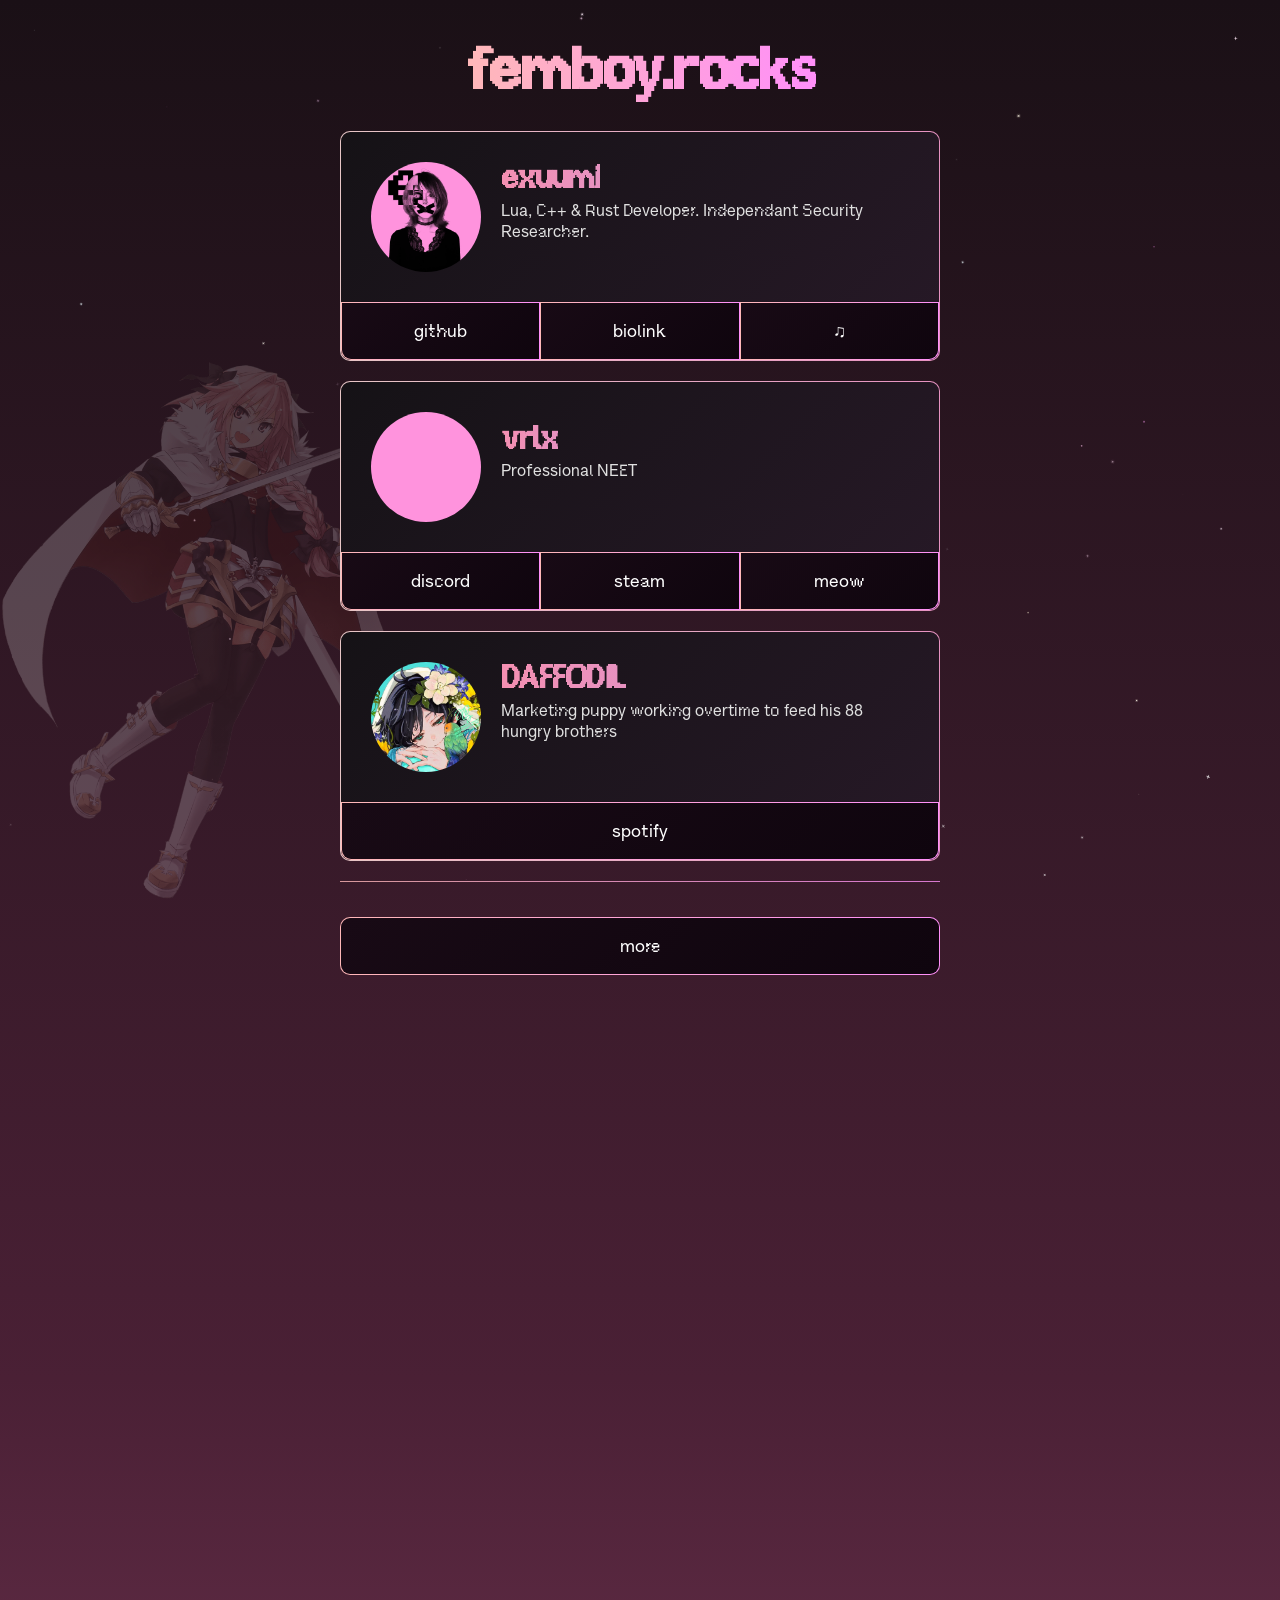
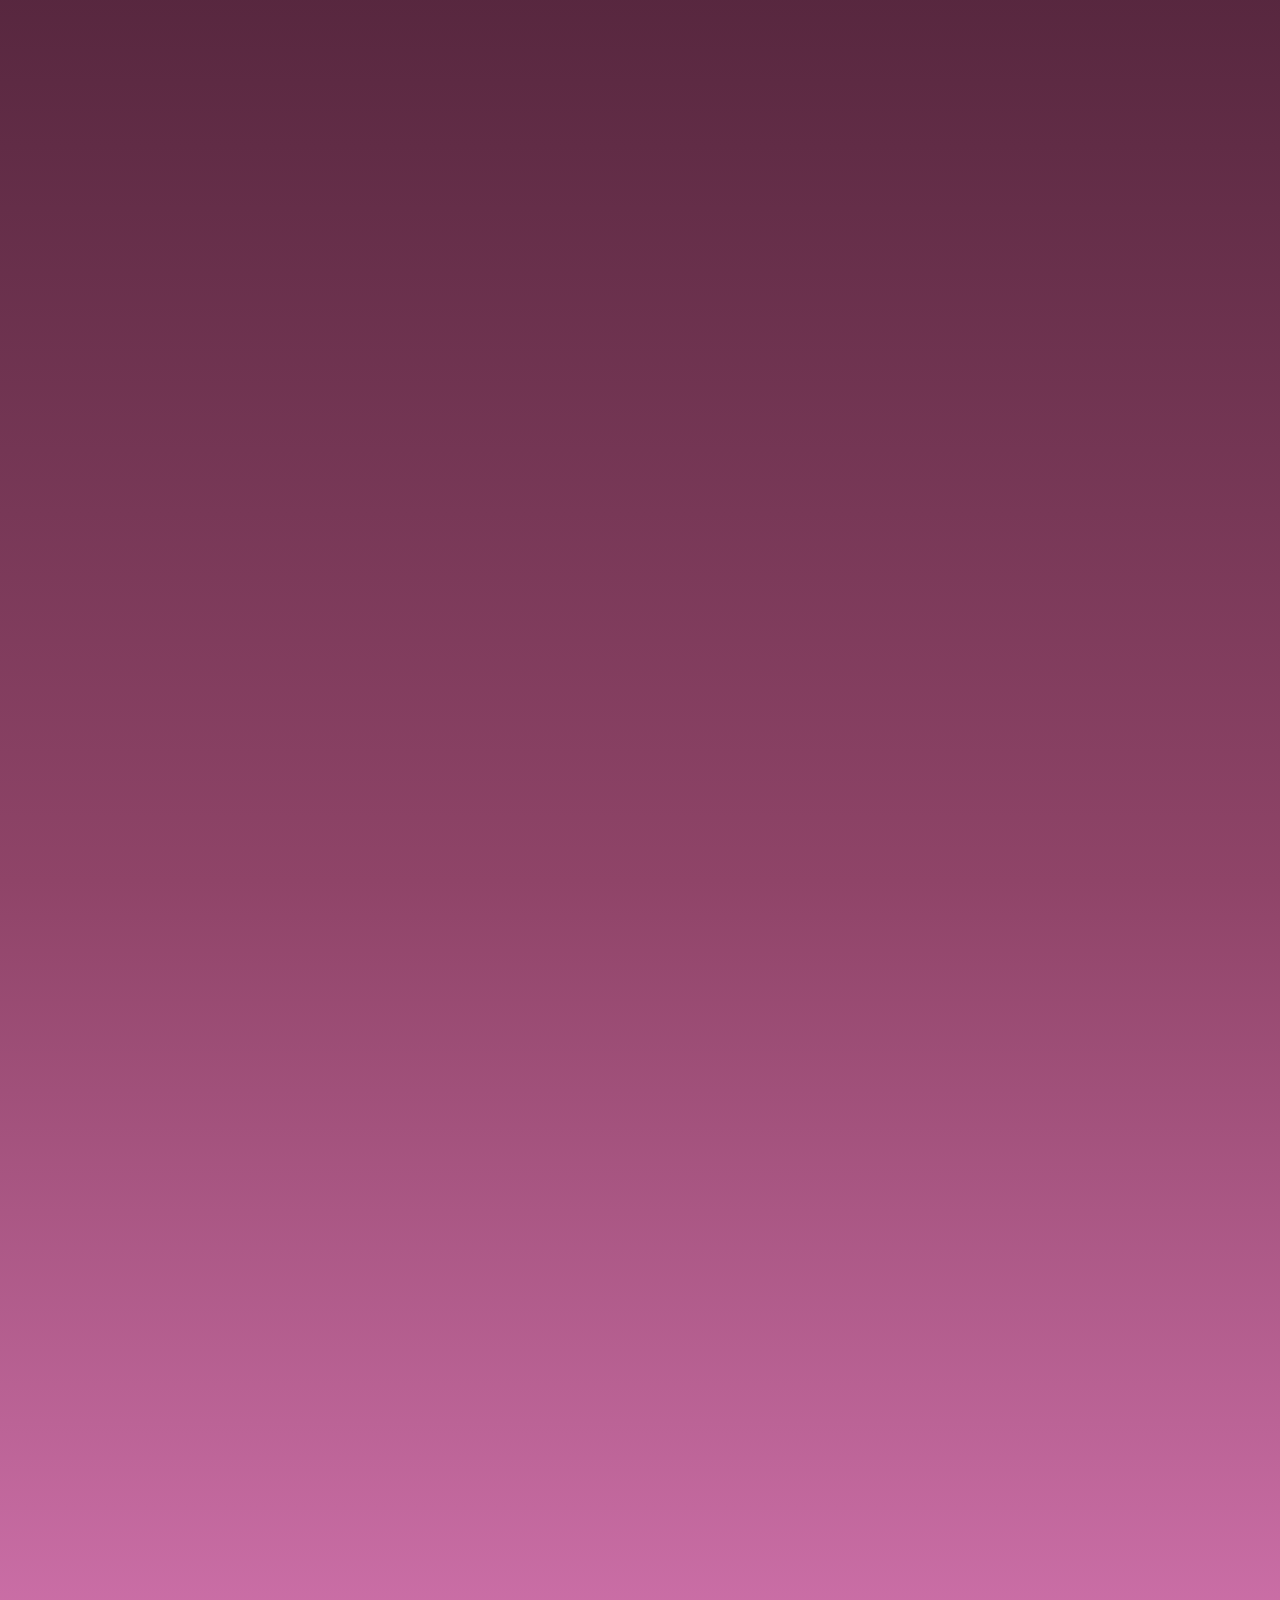
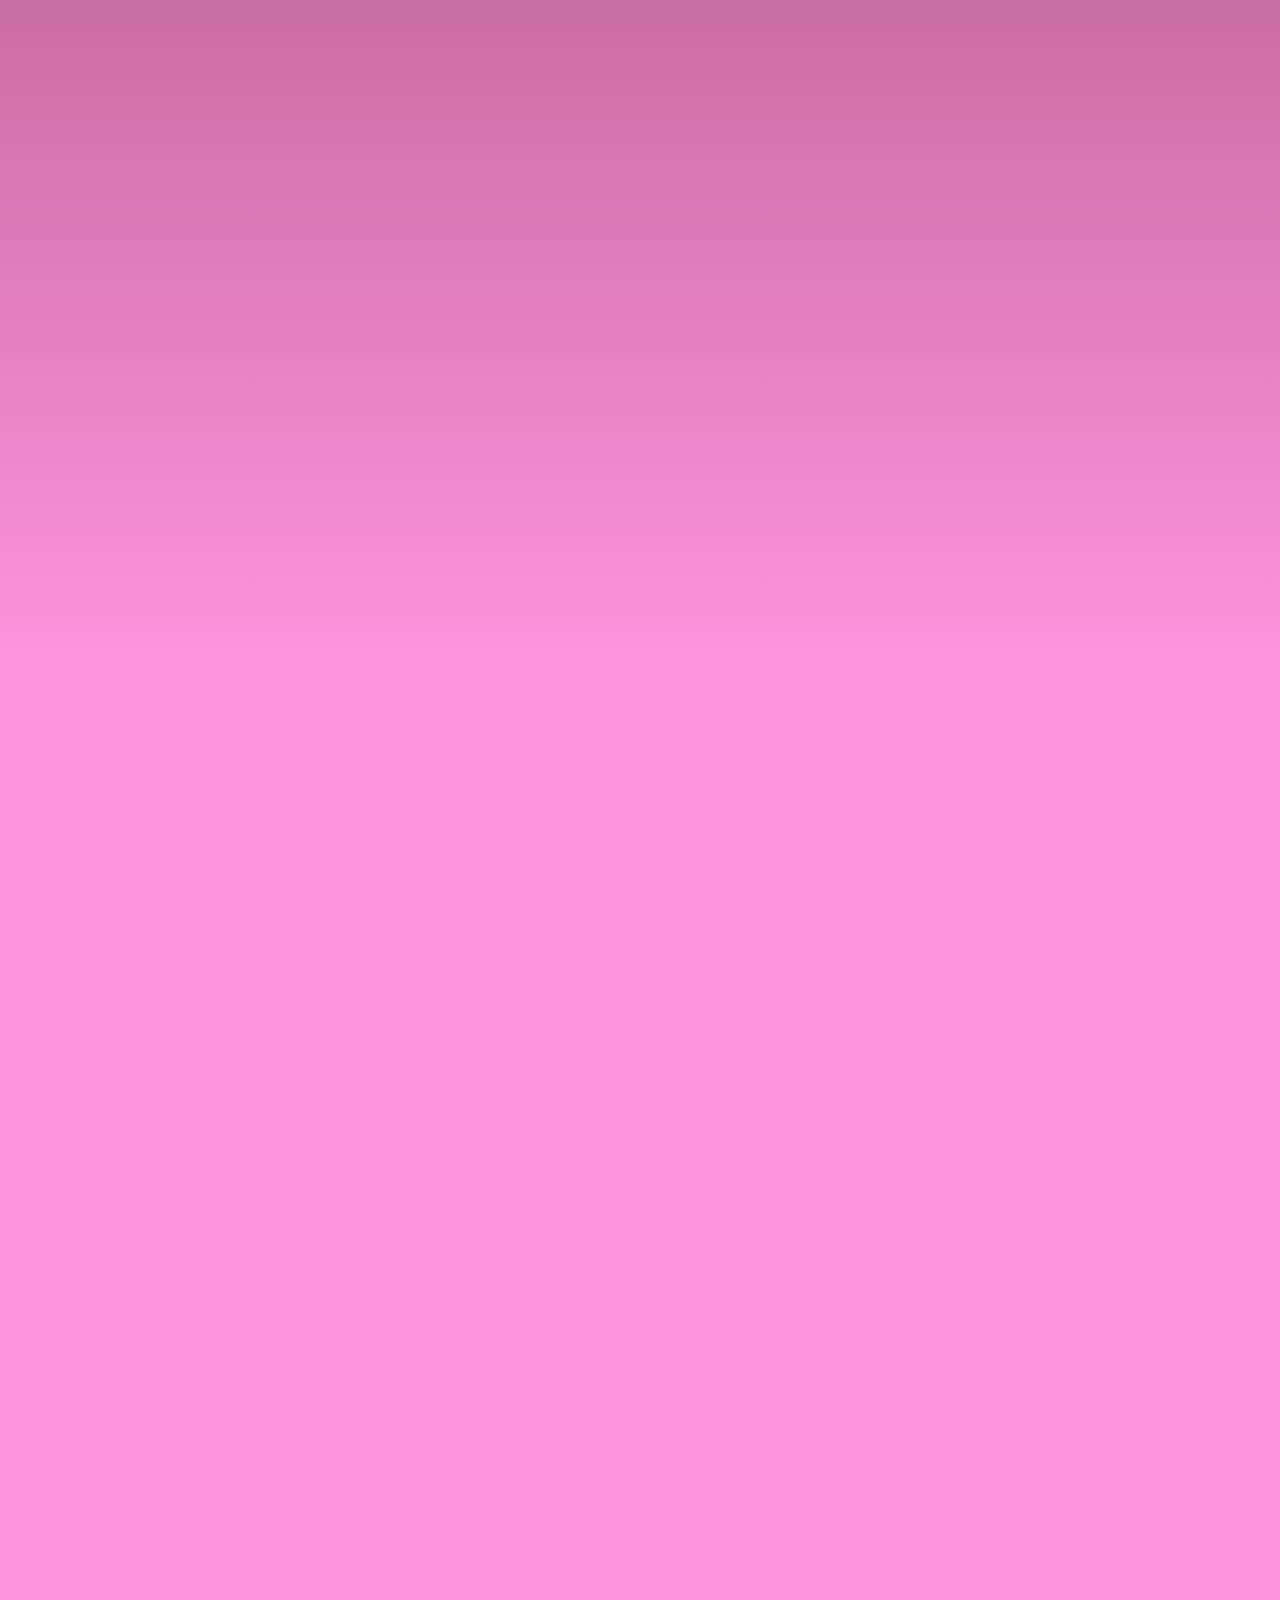
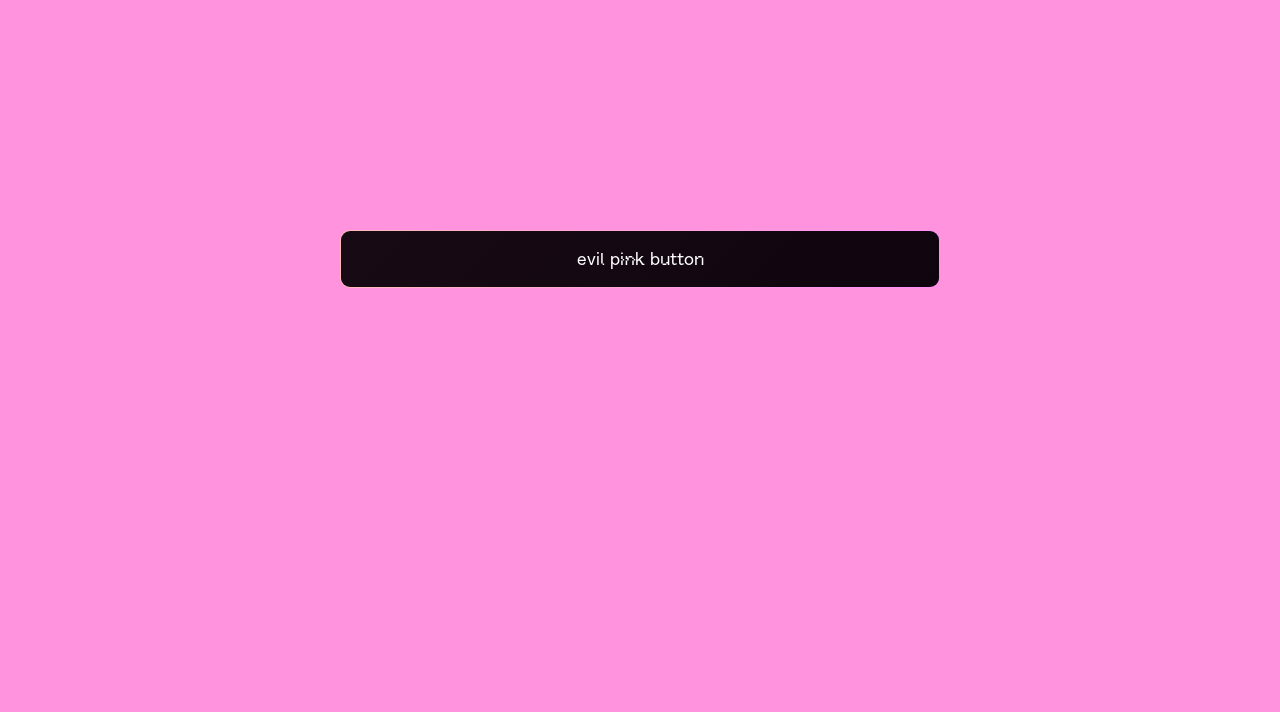
==== index.html @ fc22b6f0 "add zelena" ====
<!DOCTYPE html>
<html lang="en">

<head>
    <meta charset="UTF-8">
    <link rel="icon" type="image/x-icon" href="assets/images/favicon.ico">
    <link rel="stylesheet" href="style.css">
    <meta name="viewport" content="width=device-width, initial-scale=1.0">

    <title>femboy.rocks - another personal site</title>
    <meta name="title" content="femboy.rocks - another personal site" />
    <meta name="description"
        content="website that is always in constant development and work, but still cozy to be in." />

    <meta property="og:type" content="website" />
    <meta property="og:url" content="https://femboy.rocks" />
    <meta property="og:title" content="femboy.rocks - another personal site" />
    <meta property="og:description"
        content="website that is always in constant development and work, but still cozy to be in." />
    <meta property="og:image" content="https://femboy.rocks/assets/images/banner.png" />

    <meta property="twitter:card" content="summary_large_image" />
    <meta property="twitter:url" content="https://femboy.rocks" />
    <meta property="twitter:title" content="femboy.rocks - another personal site" />
    <meta property="twitter:description"
        content="website that is always in constant development and work, but still cozy to be in." />
    <meta property="twitter:image" content="https://femboy.rocks/assets/images/banner.png" />

</head>

<body>
    <canvas id="particles"
        style="position: fixed; top: 0; left: 0; width: 100%; height: 100%; z-index: -1; pointer-events: none;"></canvas>

    <img src="assets/images/astolfo.png" alt="Astolfo" class="bg-character-left">
    <div id="center">
        <h1>femboy.rocks</h1>
    </div>

    <div class="profile-panel">
        <div class="card">
            <img src="assets/images/exuumi.png" alt="pfp">
            <div class="card-content">
                <h2 class="username">exuumi</h2>
                <p>Lua, C++ & Rust Developer. Independant Security Researcher.</p>
            </div>
        </div>
        <div class="card-buttons">
            <a href="https://github.com/uzmirsta" class="card-btn">github</a>
            <a href="https://kinija.org" class="card-btn">biolink</a>
            <a href="https://song.link/t/169698329" class="card-btn">&#x266b;</a>
        </div>
    </div>

    <div class="profile-panel">
        <div class="card">
            <img src="assets/images/vrlx.png" alt="pfp">
            <div class="card-content">
                <h2 class="username">vrlx</h2>
                <p>Professional NEET</p>
            </div>
        </div>
        <div class="card-buttons">
            <a href="discord://-/users/683045237458731100" class="card-btn">discord</a>
            <a href="https://steamcommunity.com/id/v_rlx/" class="card-btn">steam</a>
            <a href="#" class="card-btn">meow</a>
        </div>
    </div>

    <div class="profile-panel">
        <div class="card">
            <img src="assets/images/zelena.jpg" alt="pfp">
            <div class="card-content">
                <h2 class="username">DAFFODIL</h2>
                <p>Marketing puppy working overtime to feed his 88 hungry brothers</p>
            </div>
        </div>
        <div class="card-buttons">
            <a href="https://open.spotify.com/user/31mgvtqwl6cxubpnkoqjsgvoj3hi" class="card-btn">spotify</a>
        </div>
    </div>

    <hr class="divider">

    <div class="card-buttons">
        <a href="more/" class="card-btn">more</a>
    </div>
    <div style="height: 4000px;"></div>

    <div class="card-buttons bottom-spacer">
        <a href="/more/pink" class="card-btn">evil pink button</a>
    </div>

    <script src="assets/particles.js"></script>
    <script>

        const fadeTargets = [
            [document.querySelector('.bg-character-left'), parseFloat(getComputedStyle(document.querySelector('.bg-character-left')).opacity)],
            [document.getElementById('particles'), 1]
        ].filter(([el]) => Boolean(el));
        if (fadeTargets.length) {
            const updateFade = () => {
                const pageHeight = Math.max(document.documentElement.scrollHeight, document.body.scrollHeight);
                const start = pageHeight * 0.5;
                const end = pageHeight * 0.7;
                const t = Math.min(1, Math.max(0, (window.scrollY - start) / (end - start)));
                fadeTargets.forEach(([el, base]) => { el.style.opacity = String(base * (1 - t)); });
            };
            window.addEventListener('scroll', updateFade);
            window.addEventListener('resize', updateFade);
            updateFade();
        }
    </script>
</body>

</html>
---- style.css ----
@font-face {
    font-family: ADAXI;
    src: url('assets/adaxi.woff2');
    font-weight: normal;
    font-style: normal;
}

@font-face {
    font-family: alphalyrae;
    src: url('assets/alphalyrae.woff2');
    font-weight: normal;
    font-style: normal;
}

body {
    background: #0D0C0E linear-gradient(180deg, #1a1016 0%, #4a2035 25%, #8f4468 45%, #ff93dd 70%, #ff93dd 100%);
    color: white;
    text-align: center;
    font-family: ADAXI;
    margin: 0;
    min-height: 100vh;
    display: flex;
    flex-direction: column;
    align-items: center;
    padding-bottom: 60px;
    scrollbar-width: none;
    -ms-overflow-style: none;
    box-sizing: border-box;
}



html::-webkit-scrollbar {
    display: none;
}

h1 {
    font-size: 3.4rem;
    letter-spacing: -2px;
    text-align: center;
    background: linear-gradient(90deg, #ffb8b8, #ff8ff9, #ffb8b8);
    background-size: 200% auto;
    background-clip: text;
    -webkit-text-fill-color: transparent;
    animation: title-gradient 8s linear infinite;
    margin: 40px 0 25px 0;
}

@keyframes title-gradient {
    to {
        background-position: 200% center;
    }
}

#center {
    text-align: center;
    height: auto;
    width: auto;
}

.profile-panel {
    display: flex;
    flex-direction: column;
    gap: 0;
    width: 600px;
    max-width: 90%;
    margin: 0 auto 20px auto;
    box-sizing: border-box;
    border-radius: 10px;
    border: 1px solid transparent;
    background: linear-gradient(135deg, #151216, #271927) padding-box, linear-gradient(90deg, #e7c6c6, #E792C1) border-box;
    overflow: visible;
}

.profile-panel .card {
    margin: 0;
    width: 100%;
    max-width: 100%;
    border: none;
    background: none;
    border-radius: 10px 10px 0 0;
    overflow: hidden;
}

.card {
    display: flex;
    align-items: center;
    gap: 20px;
    text-align: left;
    margin: 0 auto;
    width: 600px;
    max-width: 90%;
    box-sizing: border-box;
    padding: 30px;
    border-radius: 10px;
    border: 1px solid transparent;
    background: linear-gradient(135deg, #151216, #271927) padding-box, linear-gradient(90deg, #e7c6c6, #E792C1) border-box;
}

.card img {
    width: 110px;
    height: 110px;
    border-radius: 50%;
    object-fit: cover;
    flex-shrink: 0;
    background-color: #190916;
}

.card .card-content {
    flex: 1;
    transform: translateY(-14px);
}

.card .username {
    margin: 0 0 4px 0;
    font-size: 1.8rem;
    line-height: 1.1;
    letter-spacing: -1px;
    background: linear-gradient(90deg, #f48fb1, #E792C1);
    background-clip: text;
    -webkit-text-fill-color: transparent;
    display: inline-block;
}

p,
.card p {
    margin: 0;
    color: #e0e0e0;
    line-height: 1.3;
    font-family: alphalyrae, sans-serif;
}

button {
    font-family: alphalyrae, sans-serif;
}

.card-buttons {
    display: flex;
    gap: 15px;
    width: 600px;
    max-width: 90%;
    margin-top: 15px;
    margin-bottom: 40px;
    box-sizing: border-box;
}

.card-buttons.bottom-spacer {
    margin-bottom: calc(50vh - 86px);
}

.card-btn {
    flex: 1;
    display: flex;
    align-items: center;
    justify-content: center;
    padding: 16px 20px;
    min-height: 52px;
    border-radius: 10px;
    border: 1px solid transparent;
    background: linear-gradient(135deg, #180a15, #0f050e) padding-box, linear-gradient(90deg, #ffb8b8, #ff8ff9) border-box;
    color: white;
    font-family: alphalyrae, sans-serif;
    font-size: 1.1rem;
    text-decoration: none;
    cursor: pointer;
    box-sizing: border-box;
    transition: transform 0.15s ease, filter 0.15s ease;
}

.card-btn:hover {
    transform: translateY(2px);
    filter: brightness(1.2);
}

.card-btn:active {
    transform: translateY(0);
}

.profile-panel .card-buttons {
    margin: 0;
    width: 100%;
    max-width: 100%;
    gap: 0;
    background: transparent;
}

.profile-panel .card-btn {
    border-style: solid;
    border-width: 1px;
    border-radius: 0;
    background: transparent padding-box, transparent border-box;
    position: relative;
    z-index: 1;
    transition: transform 0.15s ease, filter 0.15s ease, background 0.15s ease;
}

.profile-panel .card-btn:first-child {
    border-radius: 0 0 0 10px;
}

.profile-panel .card-btn:last-child {
    border-radius: 0 0 10px 0;
}

.profile-panel .card-btn:first-child:last-child {
    border-radius: 0 0 10px 10px;
}

.profile-panel .card-btn:hover {
    transform: translateY(8px);
    filter: brightness(1.15);
    background: #180a15 padding-box, linear-gradient(90deg, #ffb8b8, #ff8ff9) border-box;
    z-index: 2;
}

.divider {
    width: 600px;
    max-width: 90%;
    height: 1px;
    border: none;
    background: linear-gradient(90deg, #ffb8b8, #ff8ff9);
    margin: 0 auto 20px auto;
    opacity: 0.8;
}

.bg-character-left {
    position: fixed;
    bottom: 0;
    left: 0;
    height: 70vh;
    max-height: 540px;
    opacity: 0.2;
    pointer-events: none;
    user-select: none;
    z-index: -1;
    object-fit: contain;
    object-position: bottom left;
}

.card img.badge-img {
    width: 88px;
    height: 31px;
    flex-shrink: 0;
    border-radius: 0;
    background: transparent;
    object-fit: contain;
    image-rendering: pixelated;
    image-rendering: crisp-edges;
    box-shadow: 0 4px 12px rgba(0, 0, 0, 0.4);
}

@media (max-width: 600px) {
    .bg-character-left {
        display: none;
    }
}
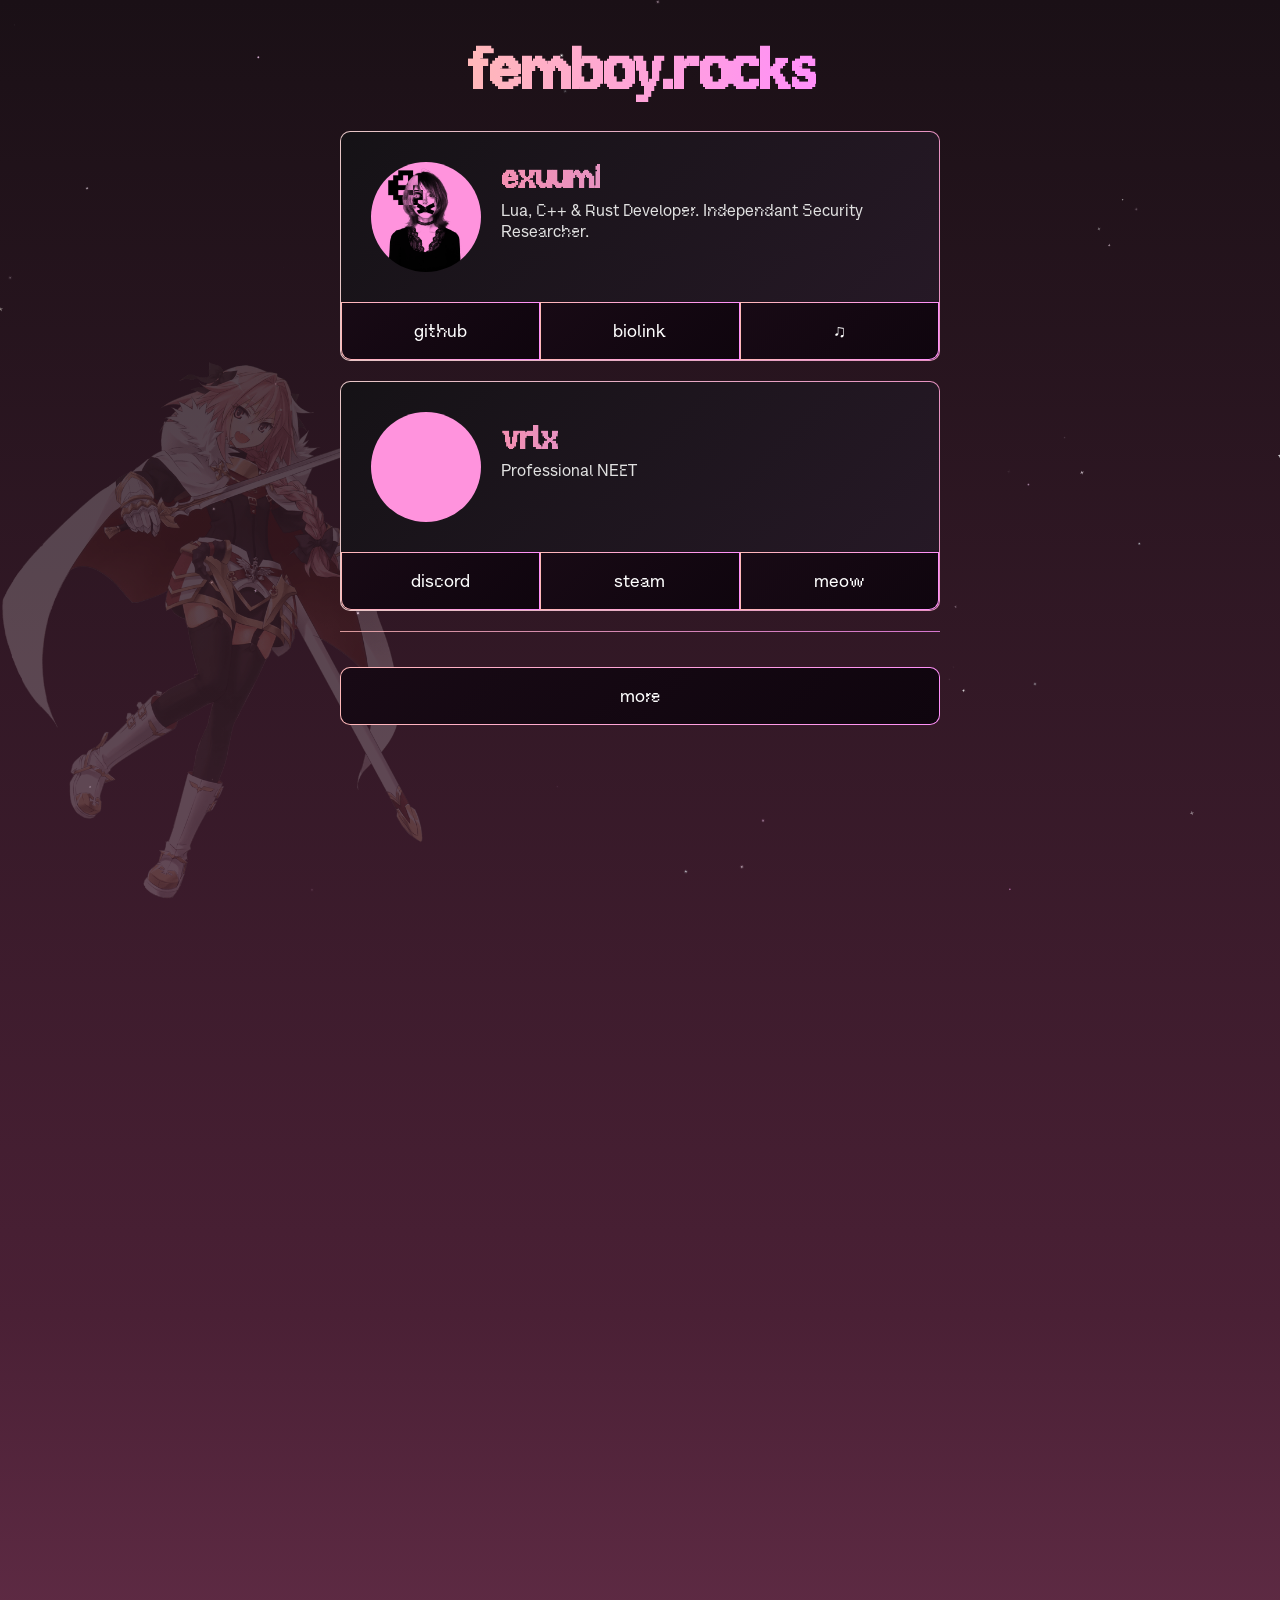
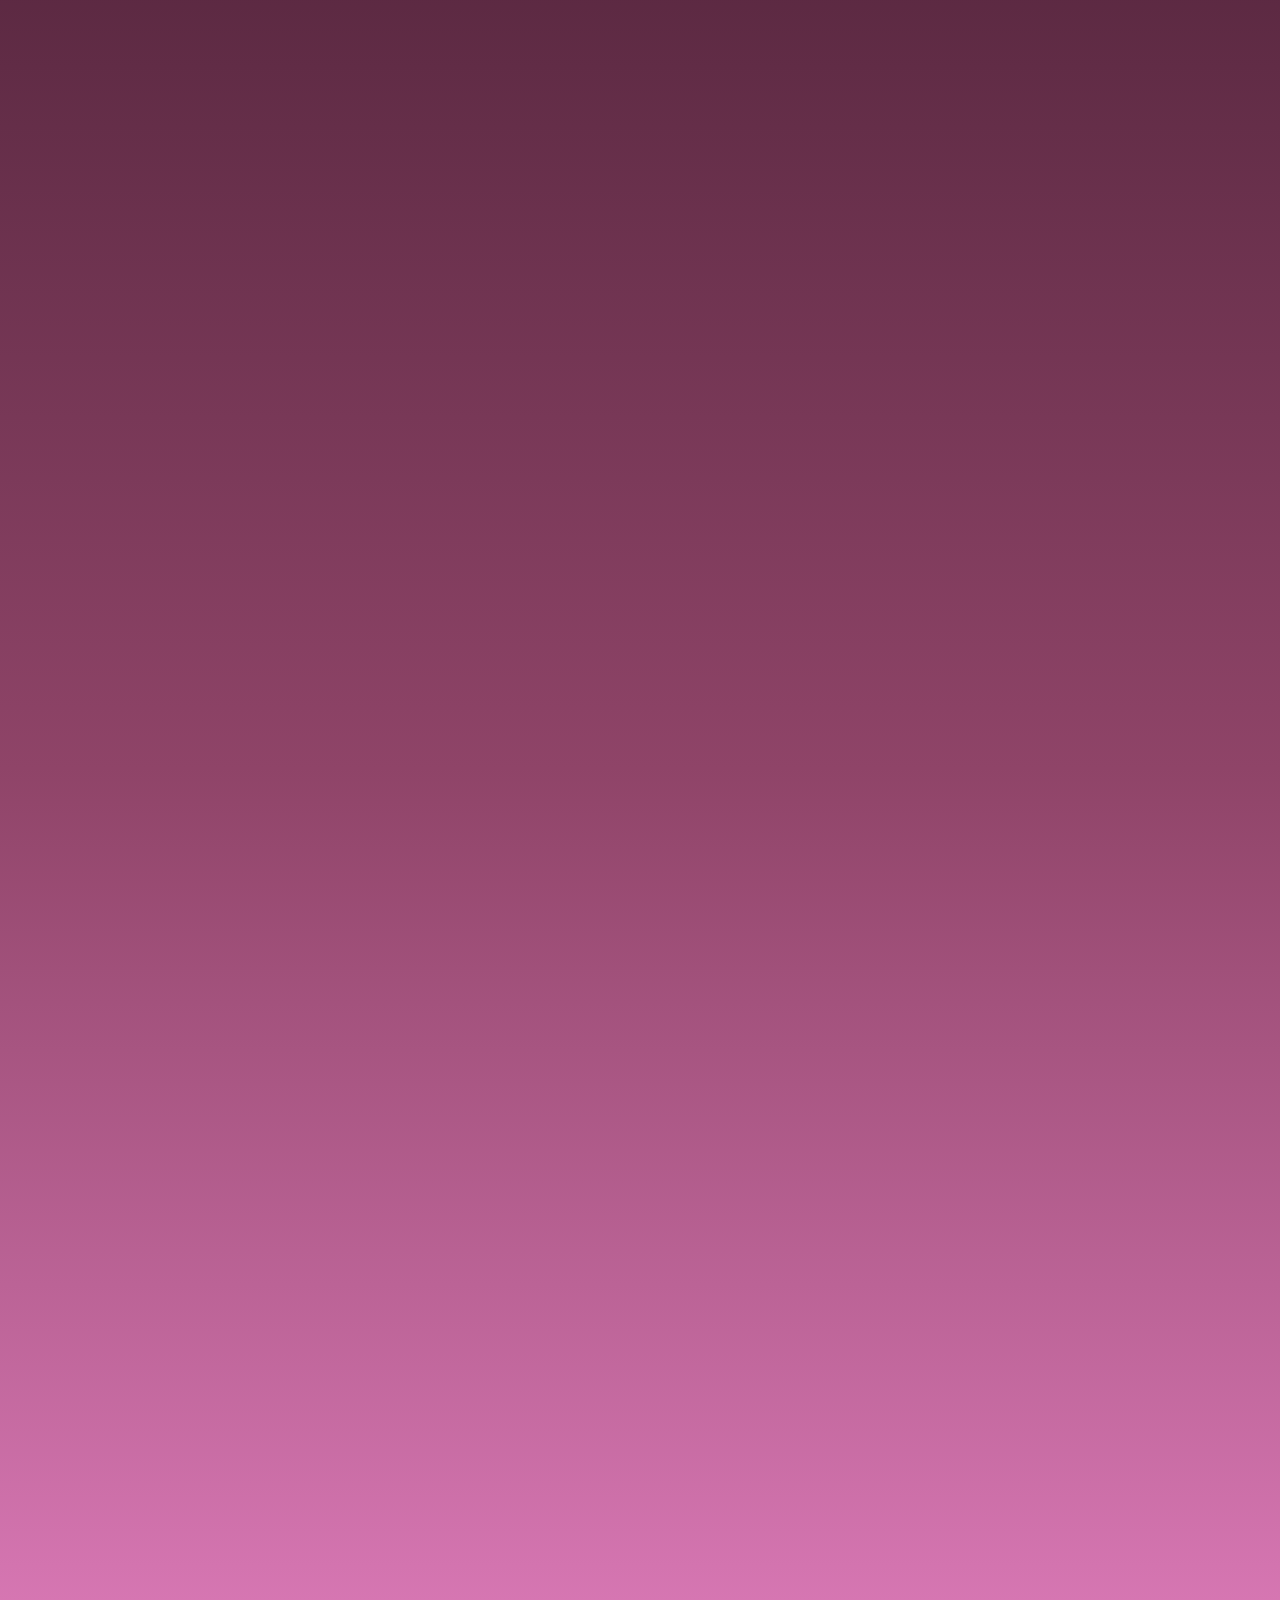
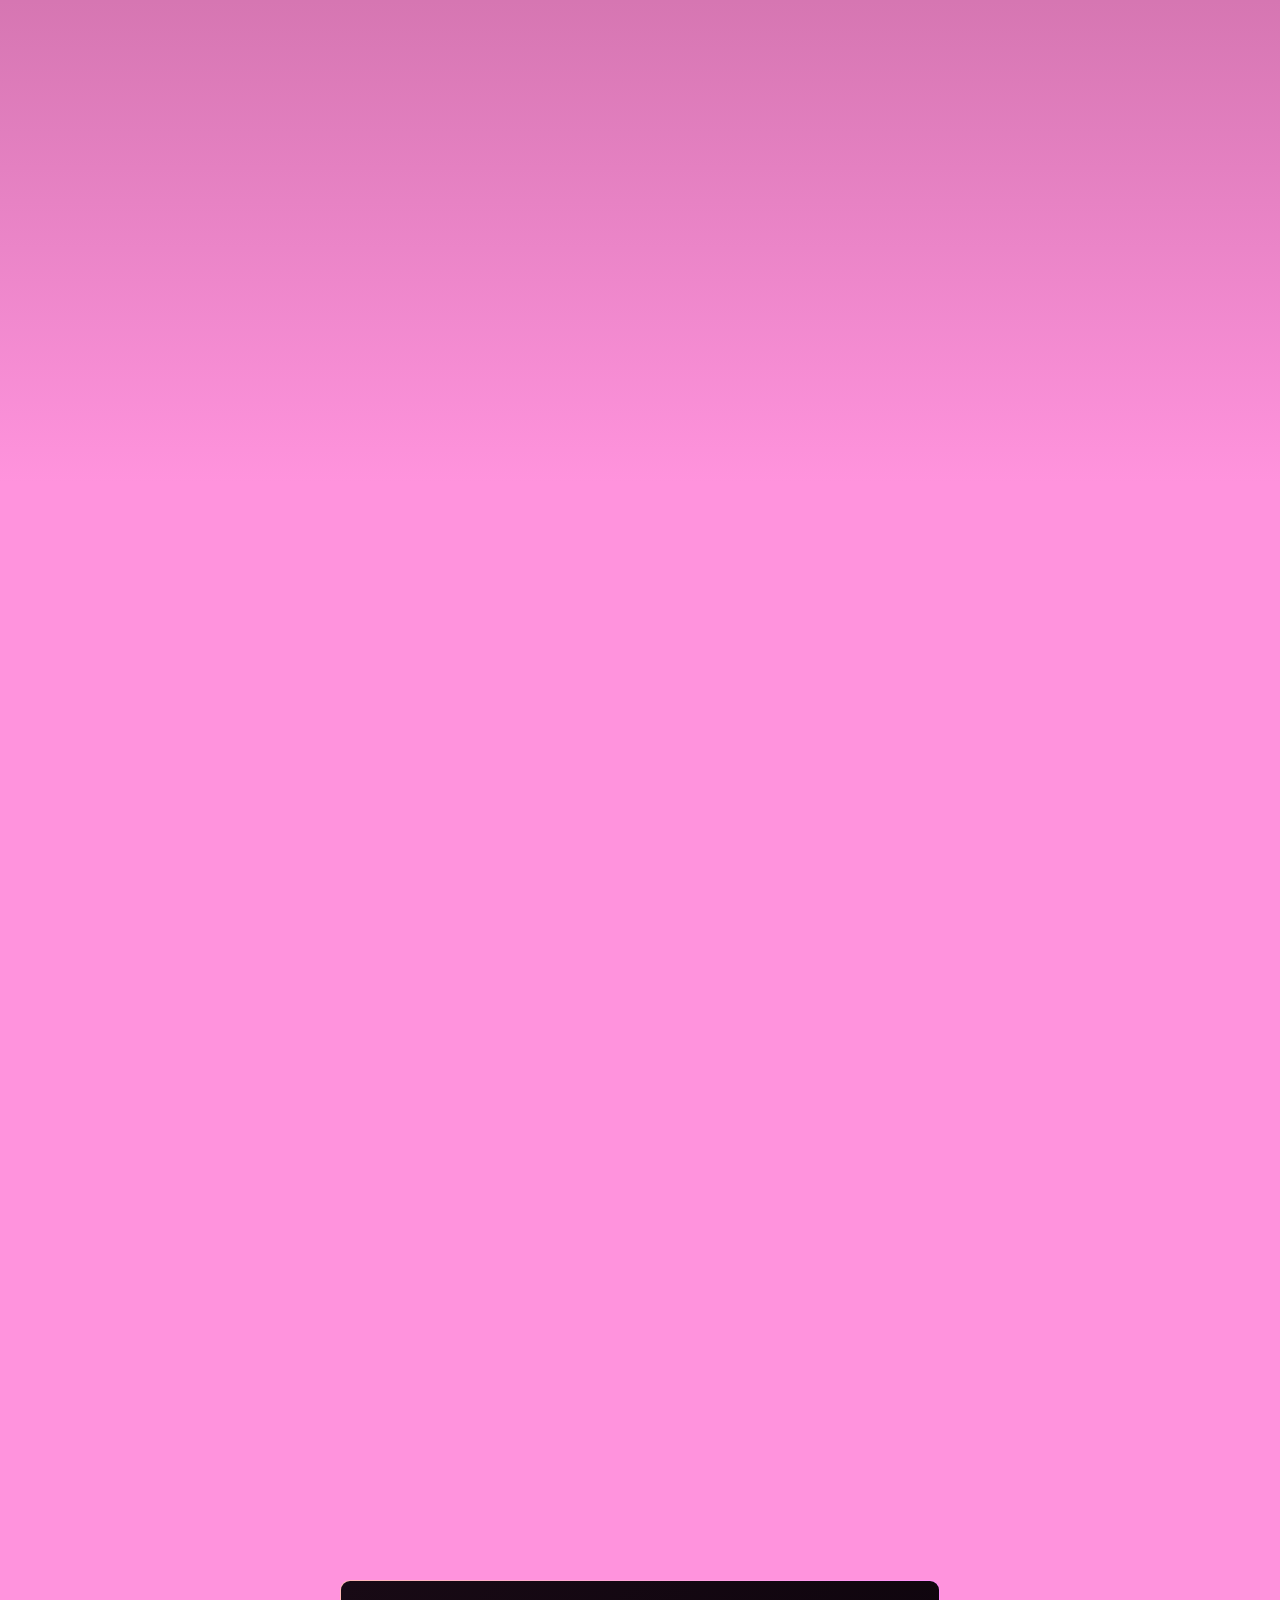
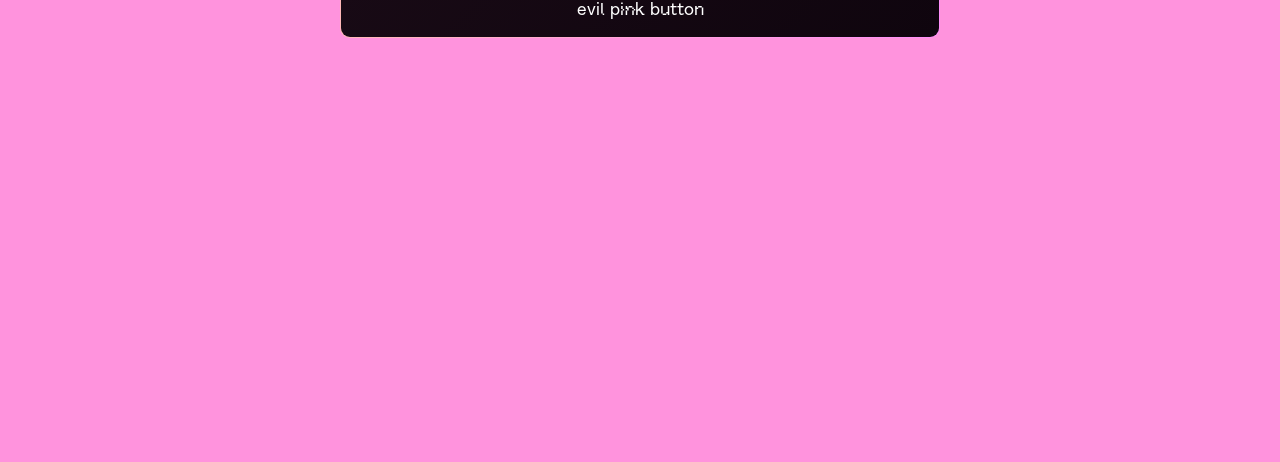
==== commit 7083697a: "rem zel" ====
--- a/index.html
+++ b/index.html
@@ -67,17 +67,6 @@
         </div>
     </div>
 
-    <div class="profile-panel">
-        <div class="card">
-            <img src="assets/images/zelena.jpg" alt="pfp">
-            <div class="card-content">
-                <h2 class="username">DAFFODIL</h2>
-                <p>Marketing puppy working overtime to feed his 88 hungry brothers</p>
-            </div>
-        </div>
-        <div class="card-buttons">
-            <a href="https://open.spotify.com/user/31mgvtqwl6cxubpnkoqjsgvoj3hi" class="card-btn">spotify</a>
-        </div>
     </div>
 
     <hr class="divider">
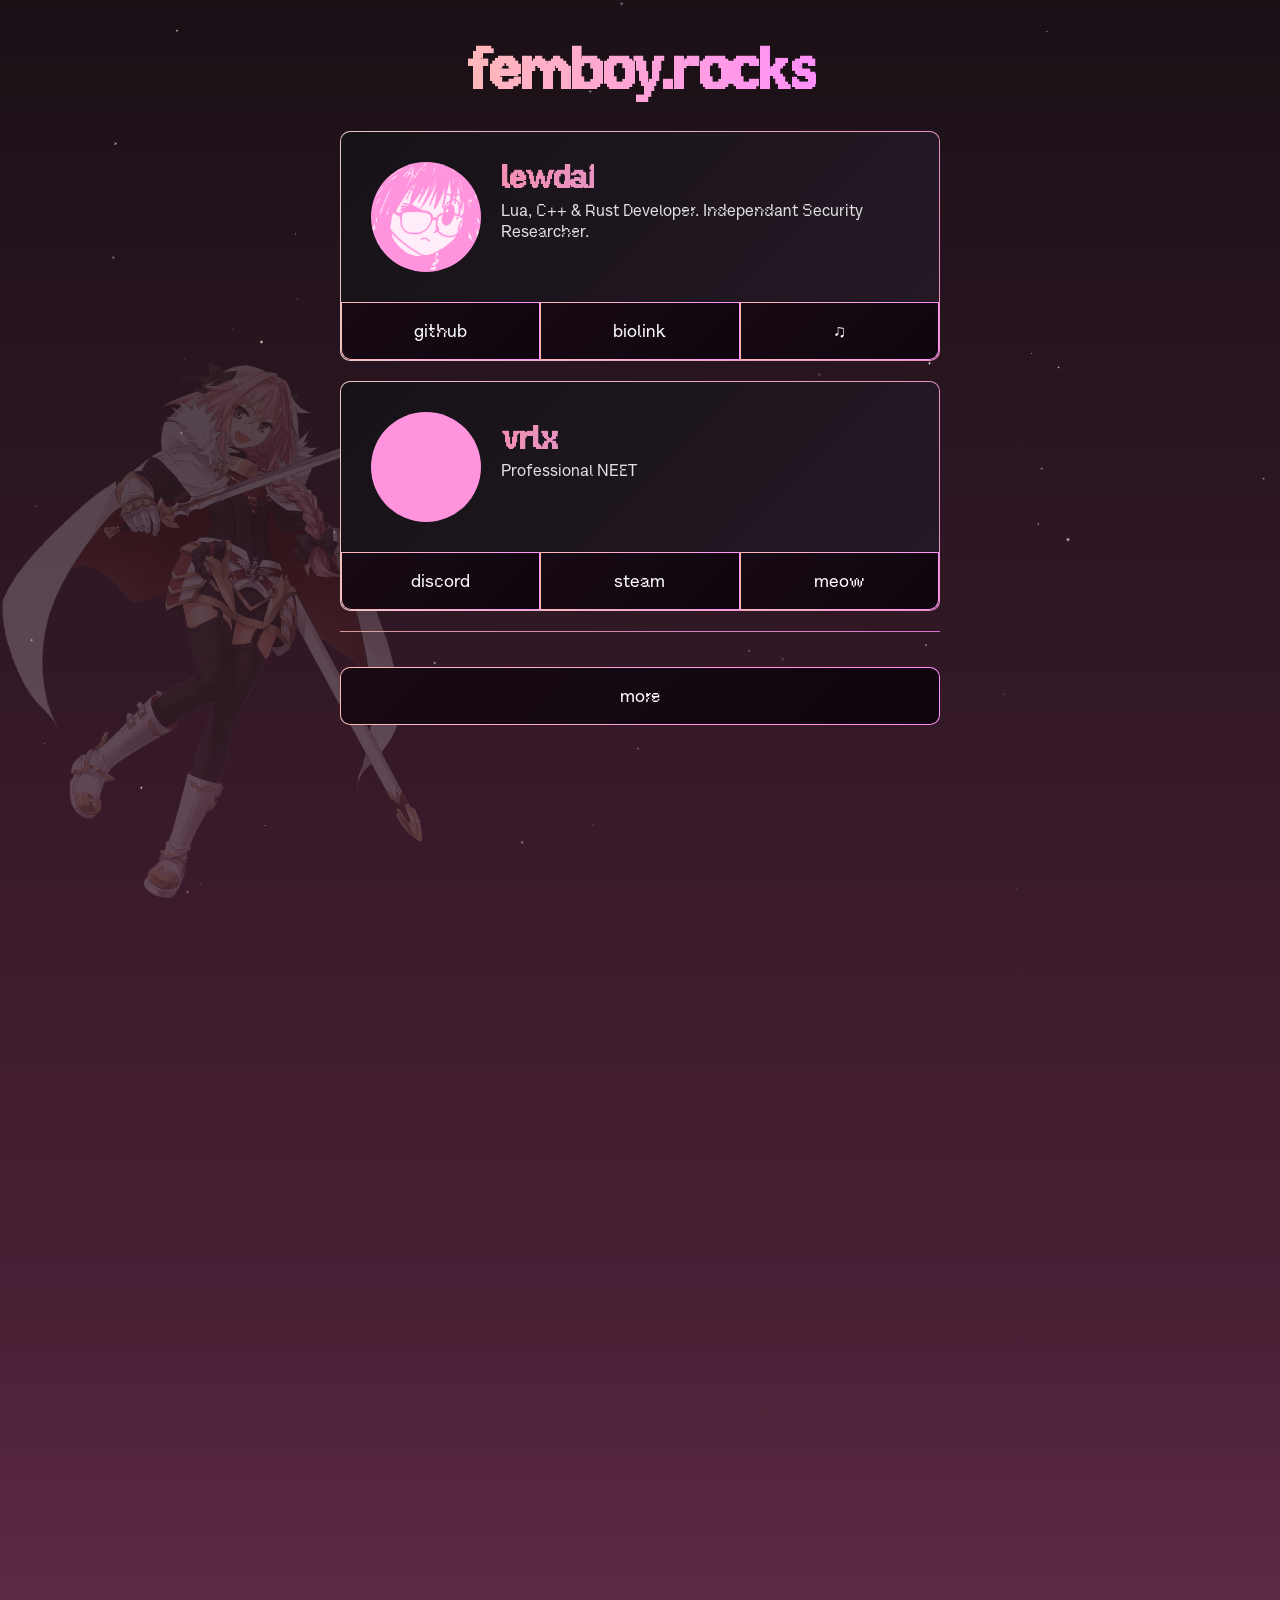
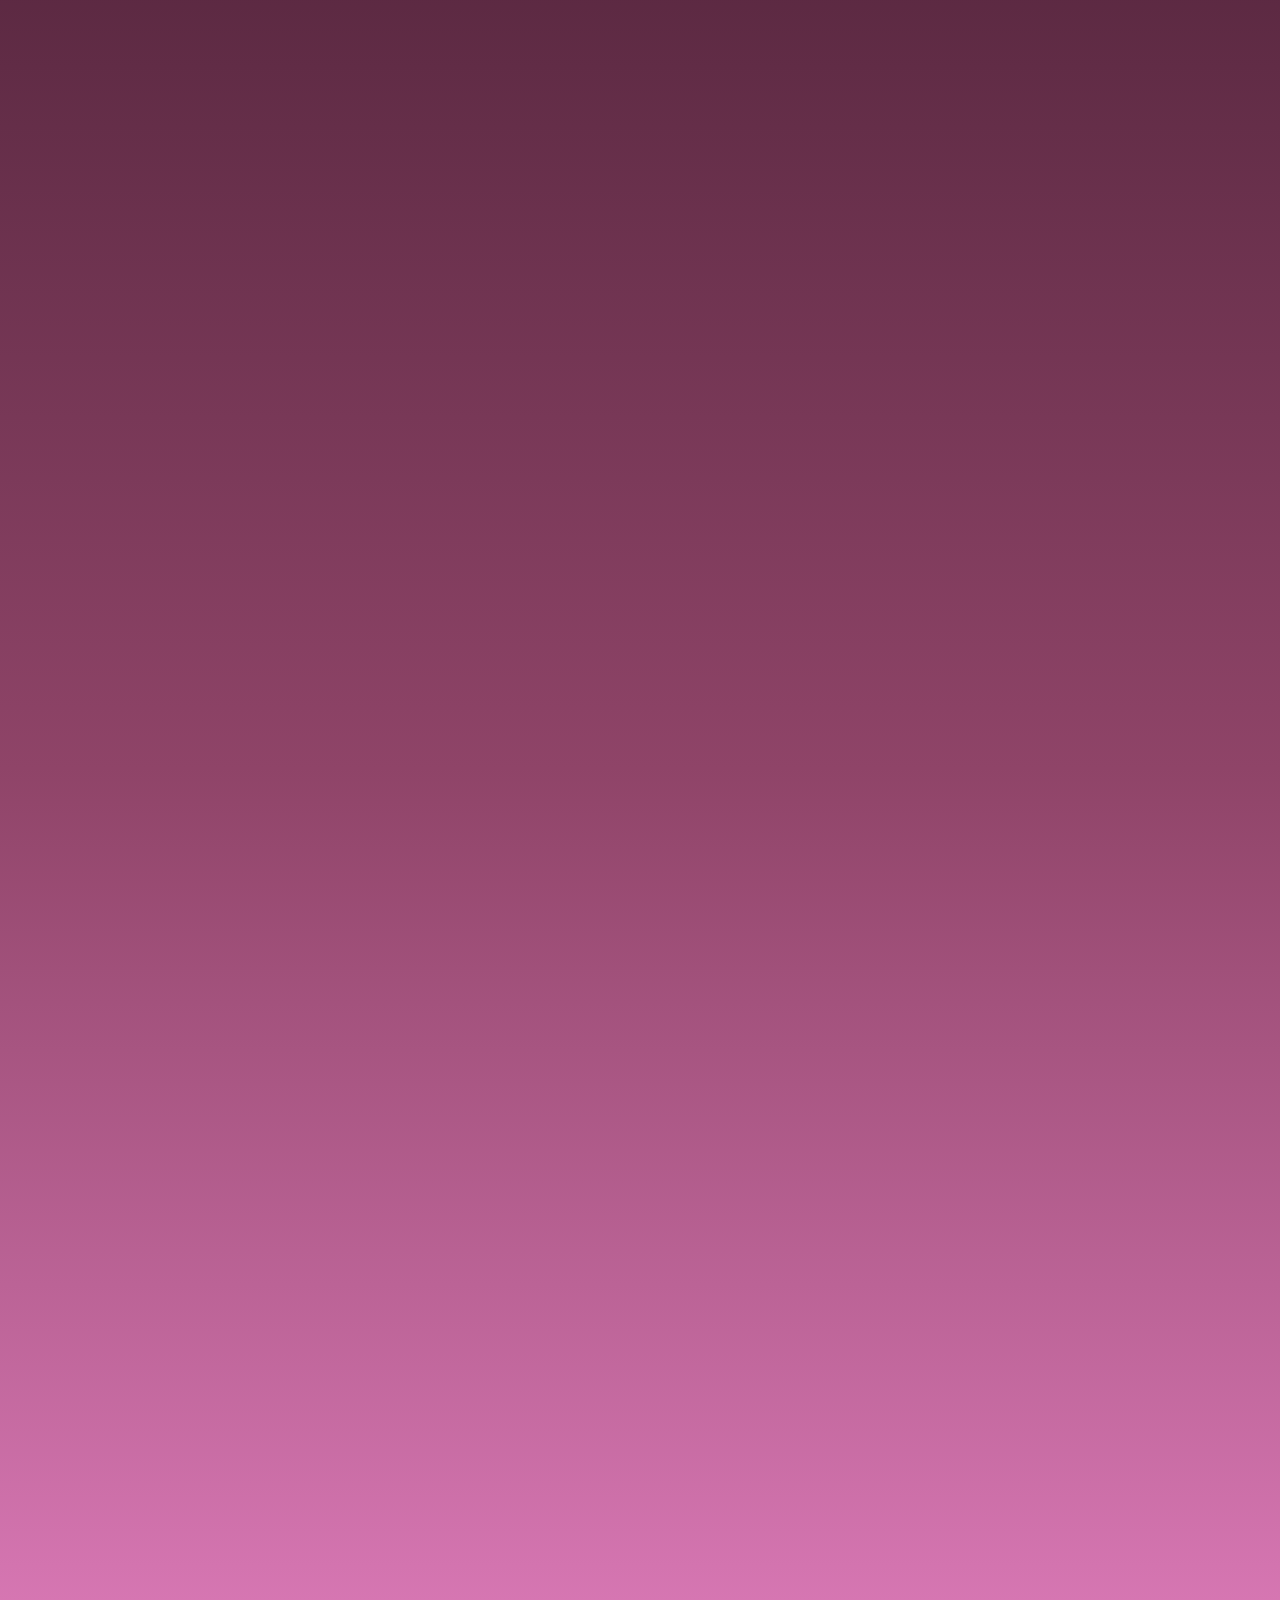
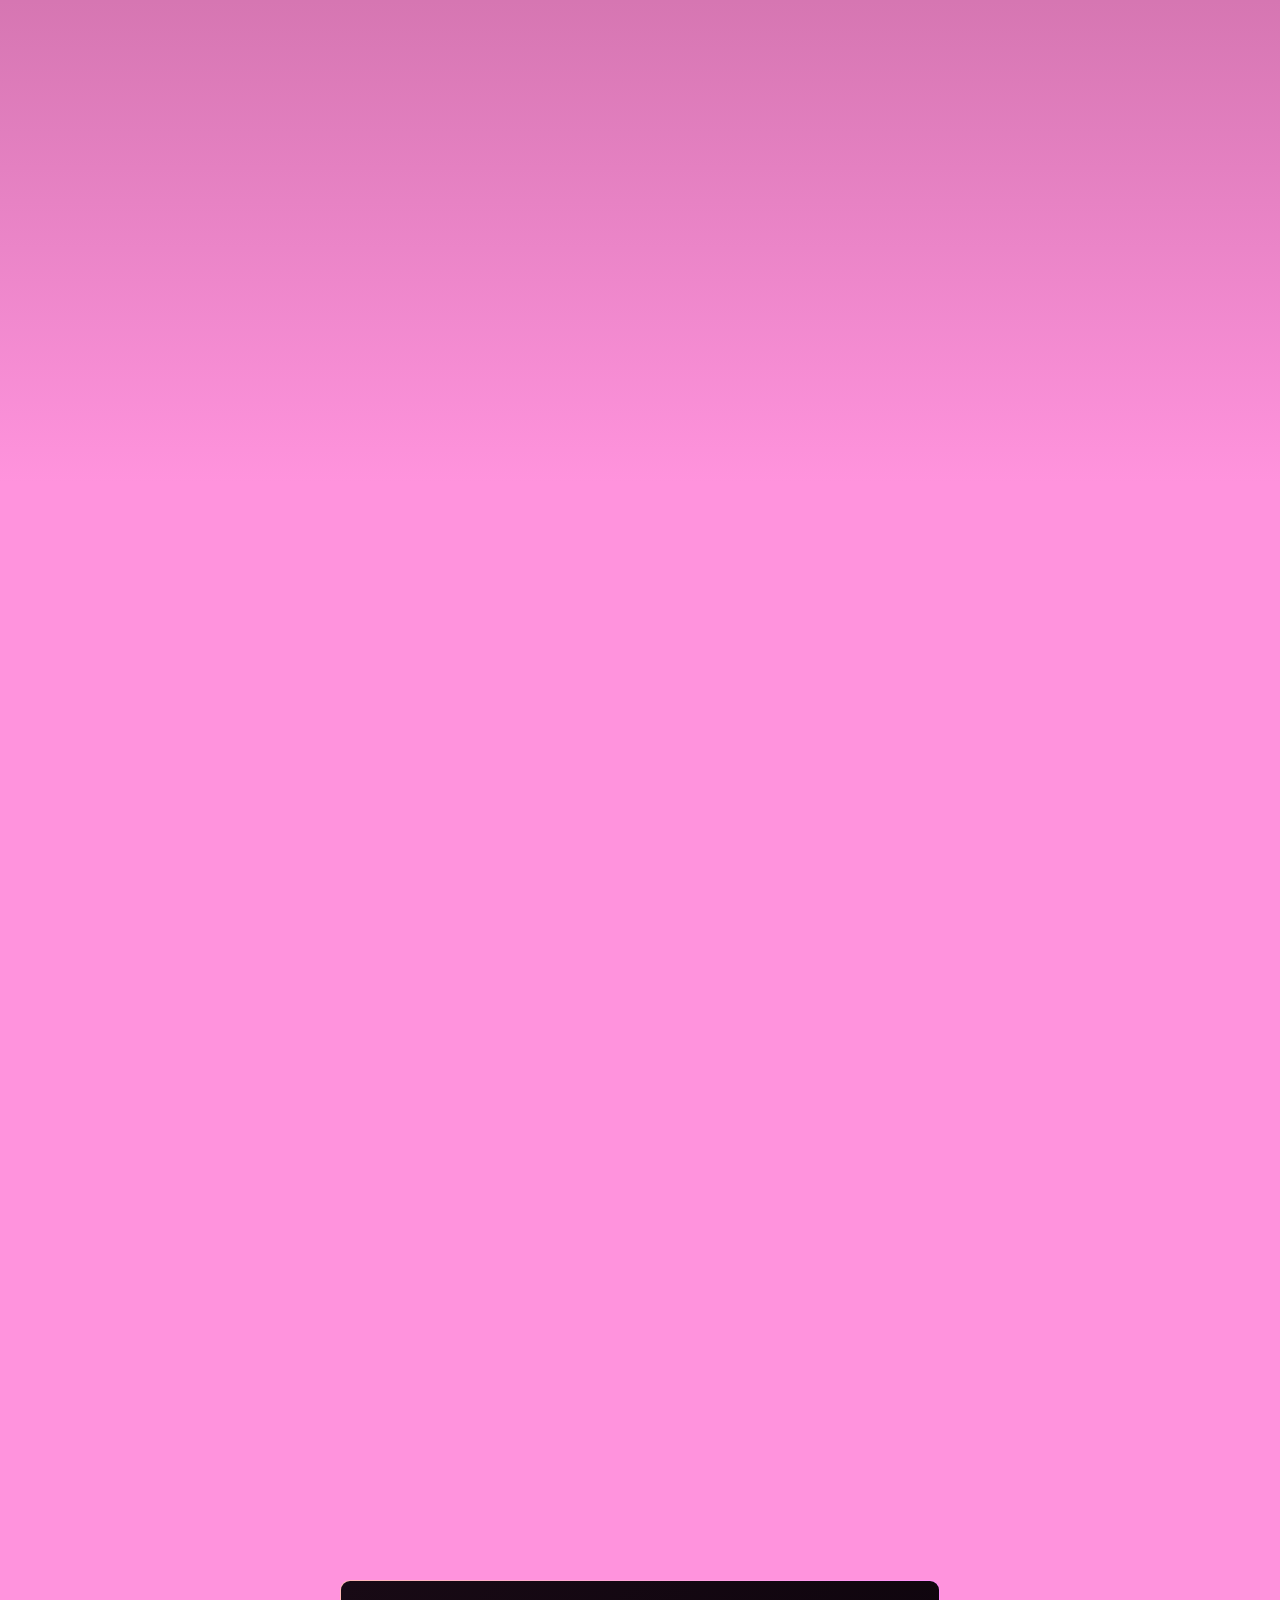
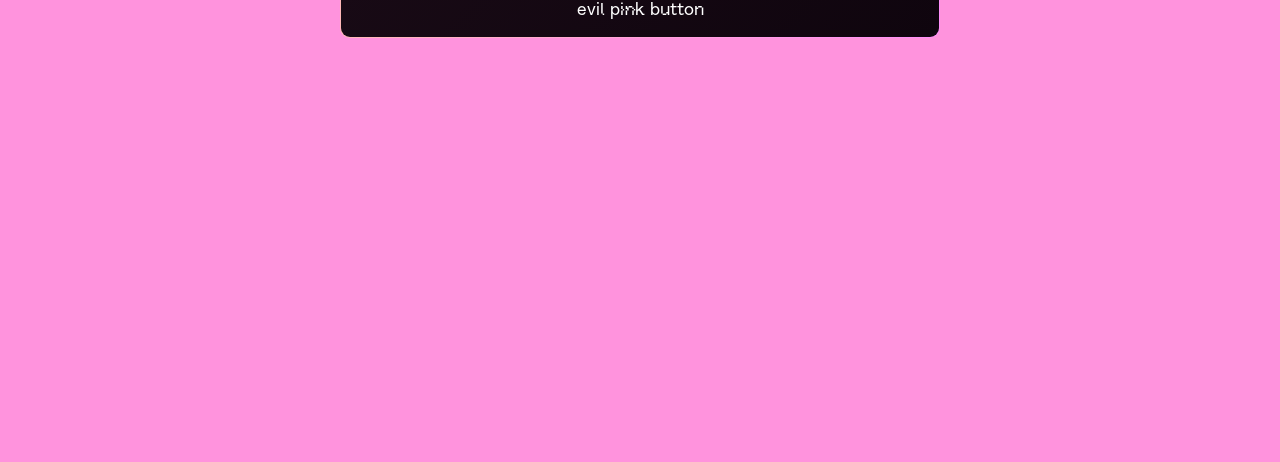
==== commit 9fb015c4: "change pfp" ====
--- a/index.html
+++ b/index.html
@@ -39,9 +39,9 @@
 
     <div class="profile-panel">
         <div class="card">
-            <img src="assets/images/exuumi.png" alt="pfp">
+            <img src="assets/images/lewdai.png" alt="pfp">
             <div class="card-content">
-                <h2 class="username">exuumi</h2>
+                <h2 class="username">lewdai</h2>
                 <p>Lua, C++ & Rust Developer. Independant Security Researcher.</p>
             </div>
         </div>
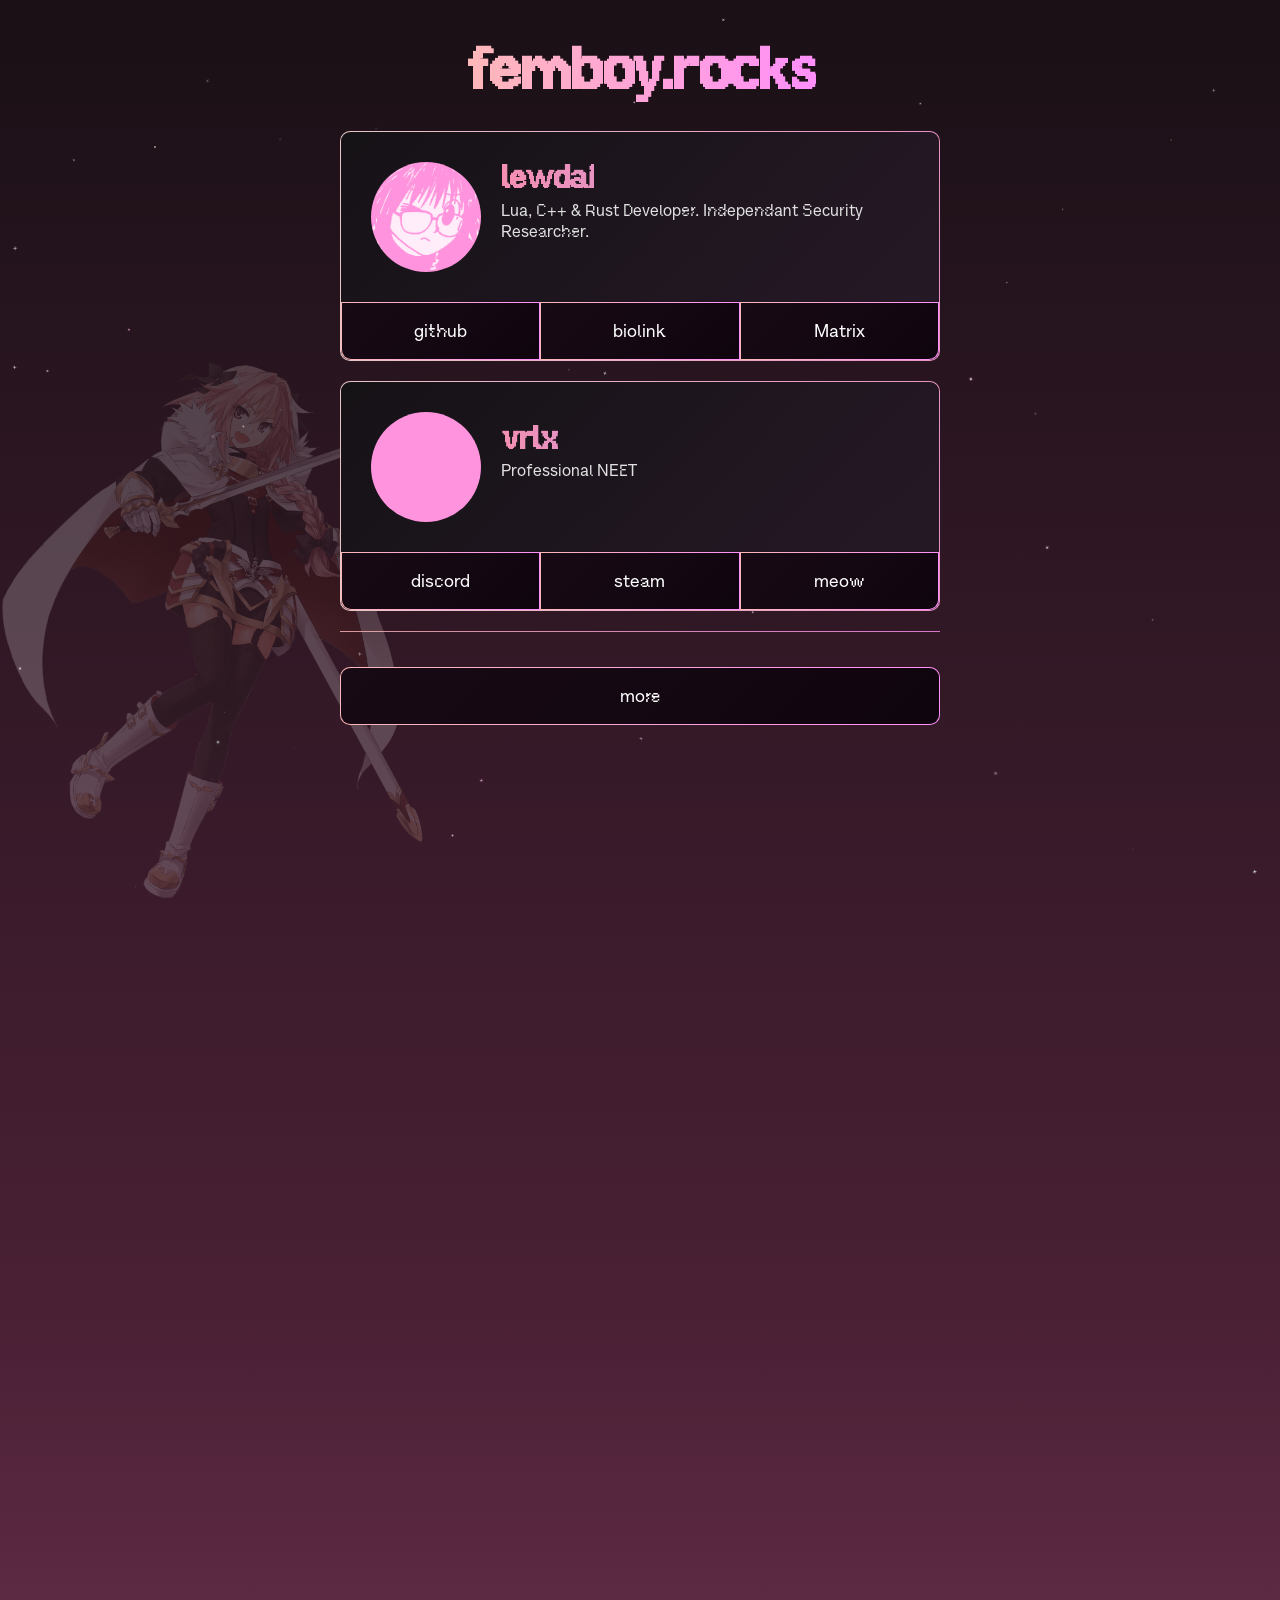
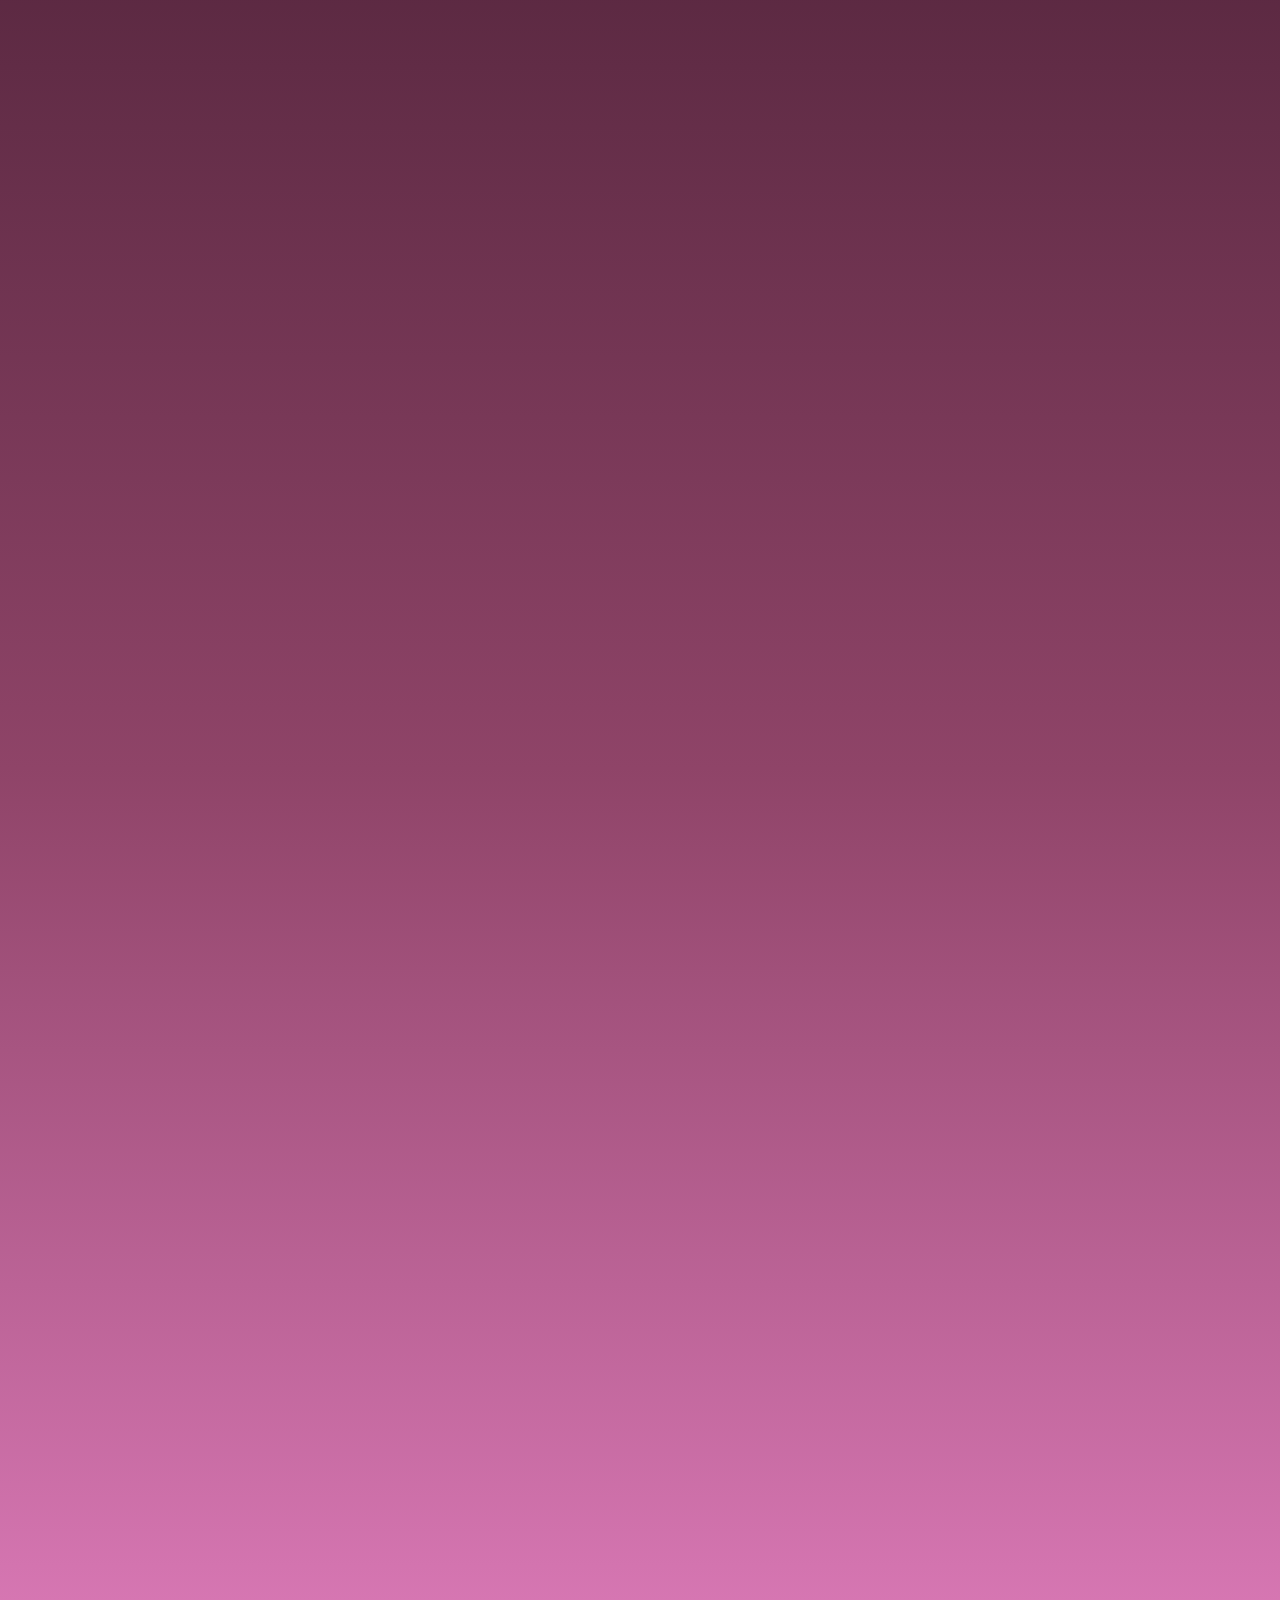
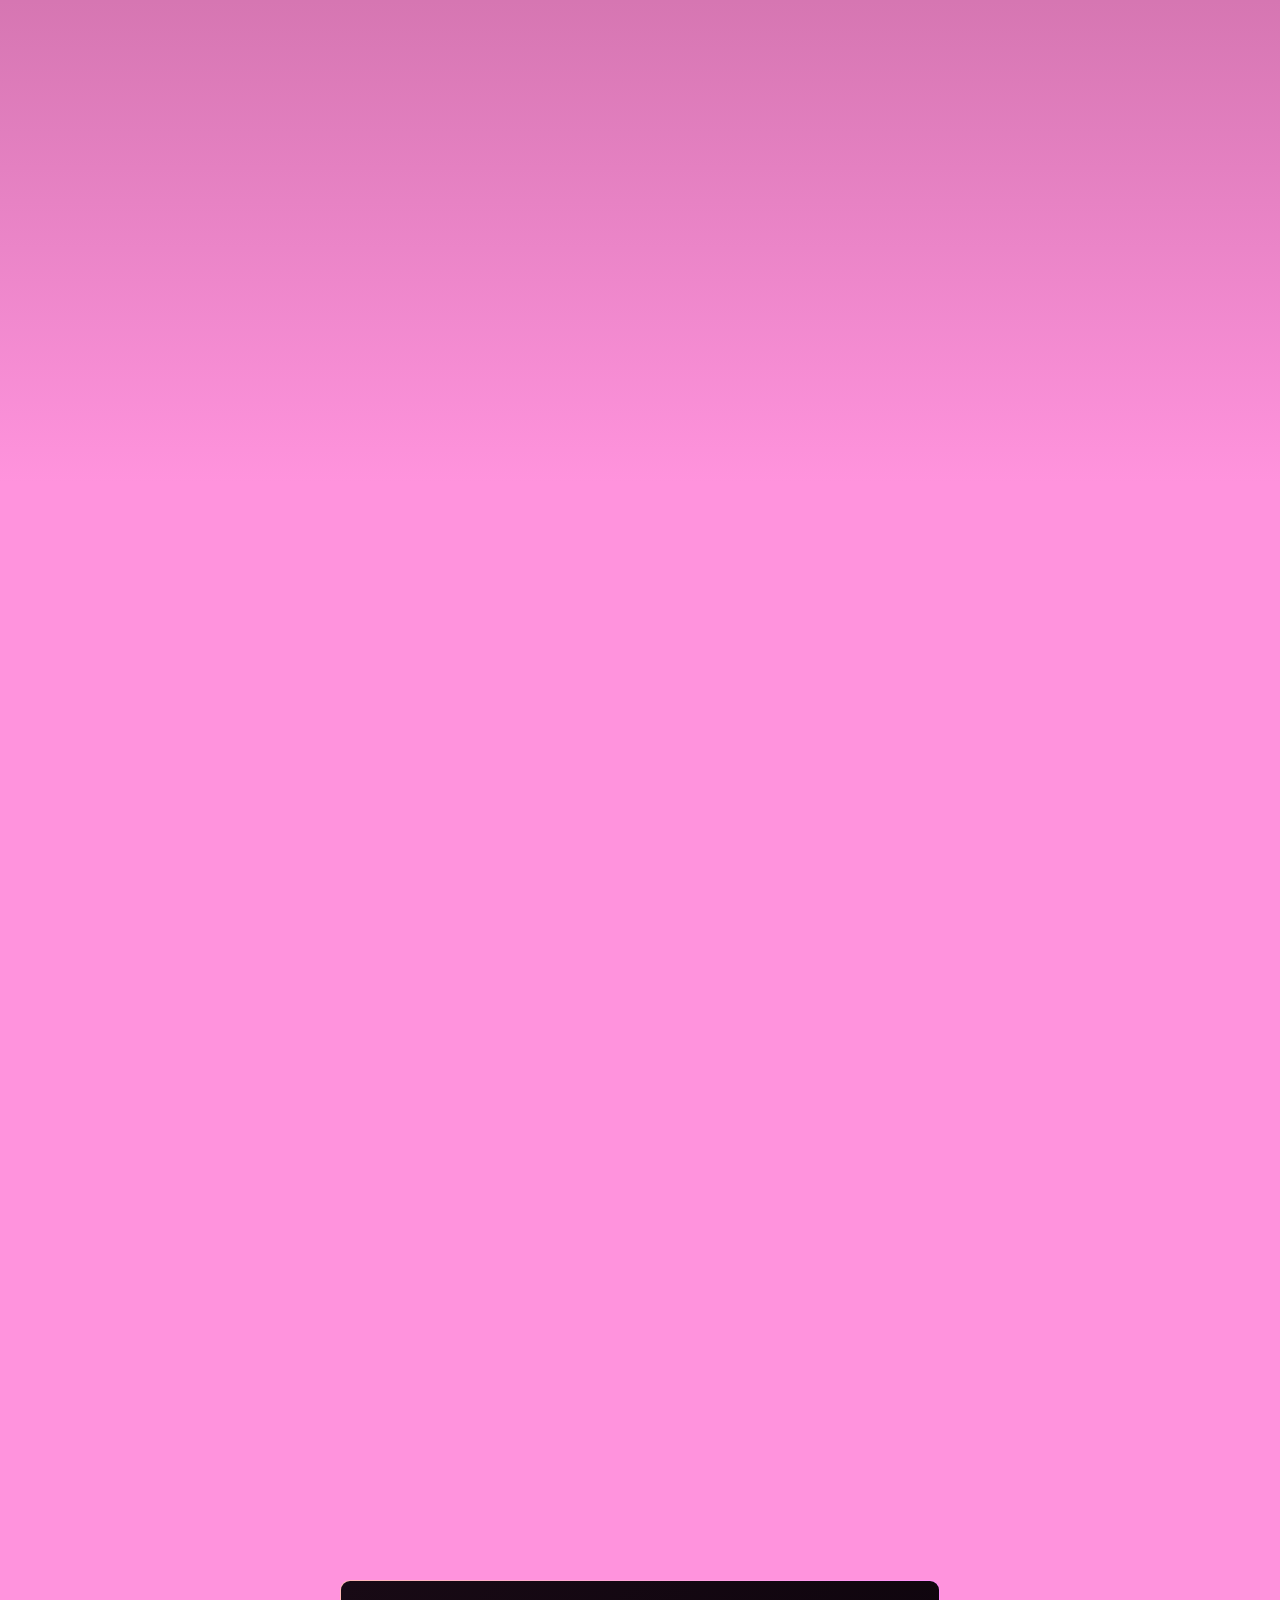
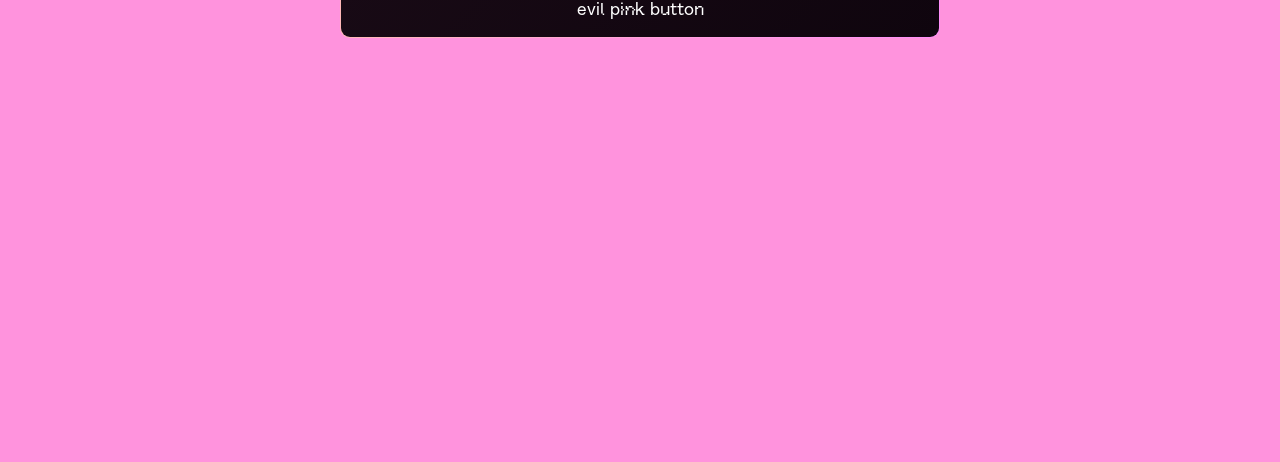
==== commit eaa5ae0e: "Update index.html" ====
--- a/index.html
+++ b/index.html
@@ -48,7 +48,7 @@
         <div class="card-buttons">
             <a href="https://github.com/uzmirsta" class="card-btn">github</a>
             <a href="https://kinija.org" class="card-btn">biolink</a>
-            <a href="https://song.link/t/169698329" class="card-btn">&#x266b;</a>
+            <a href="https://matrix.to/#/@unfortunate:imagisphe.re" class="card-btn">Matrix</a>
         </div>
     </div>
 
@@ -102,4 +102,4 @@
     </script>
 </body>
 
-</html>+</html>
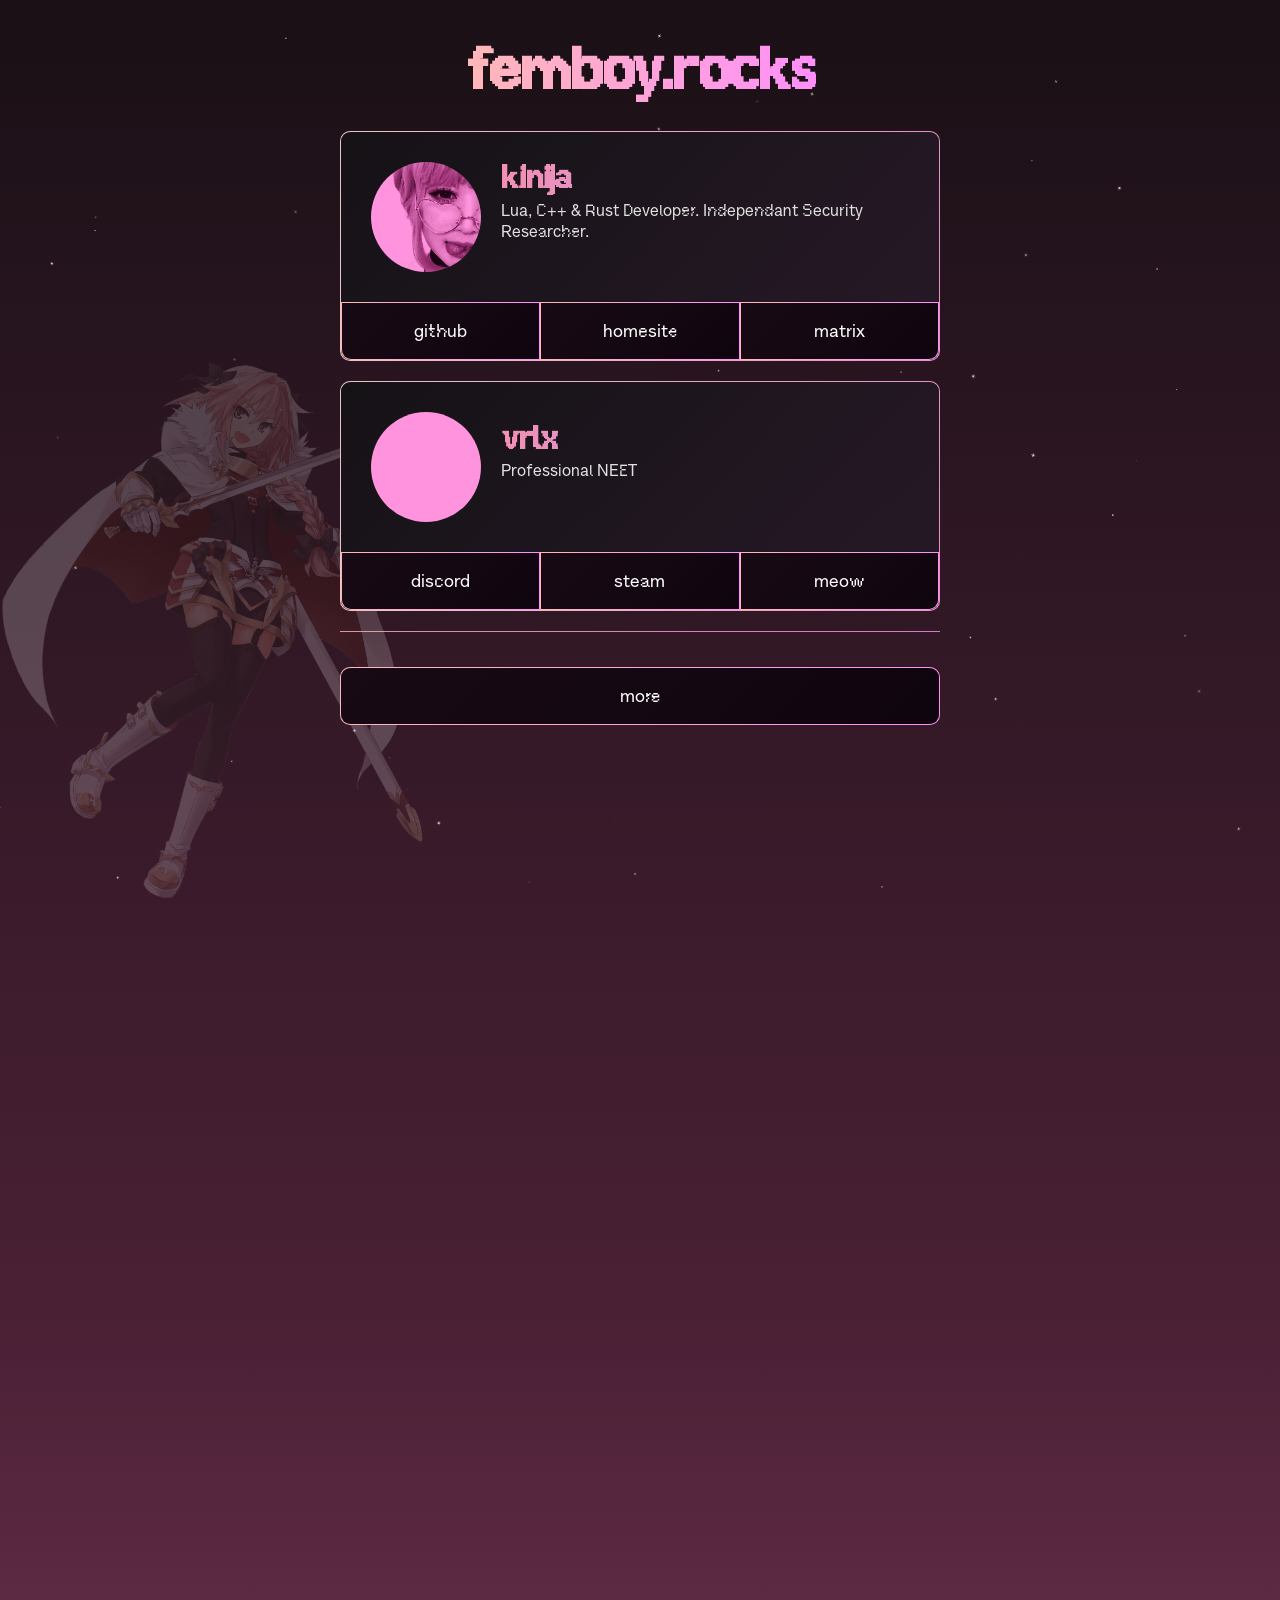
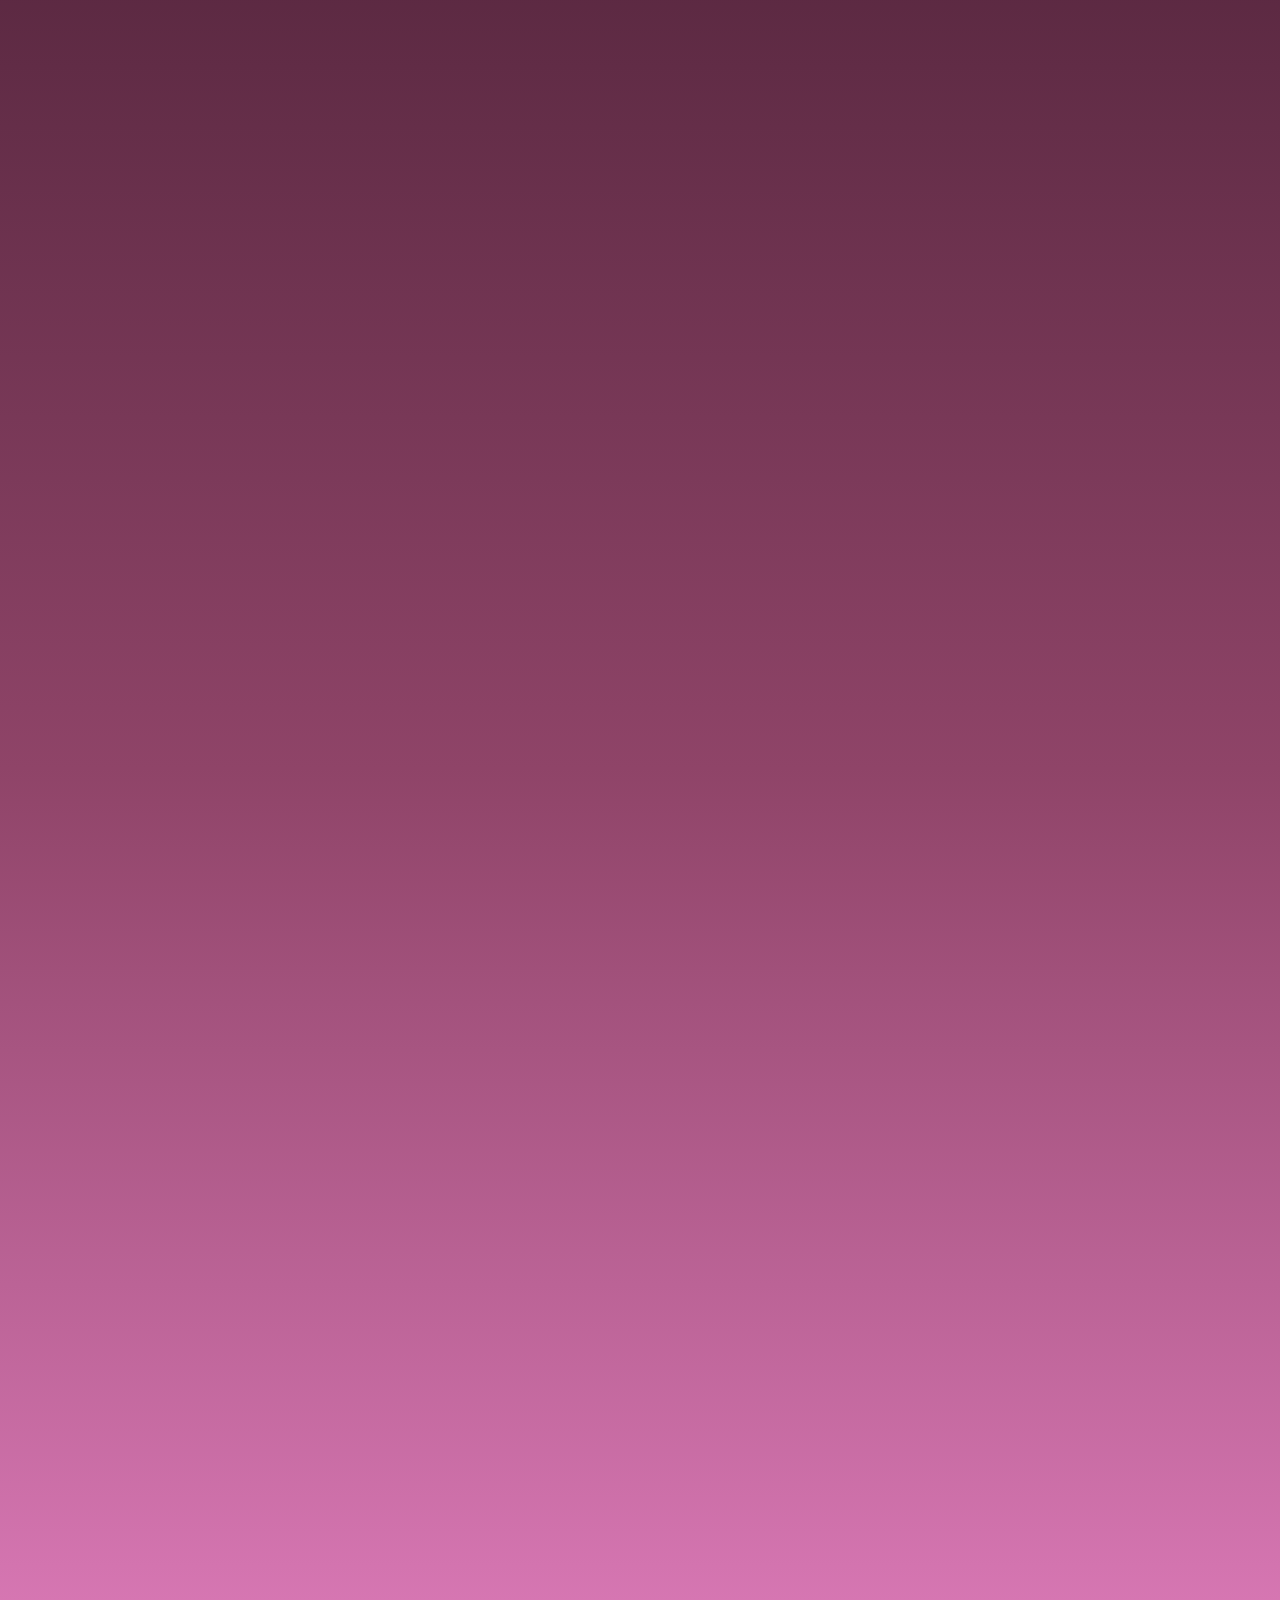
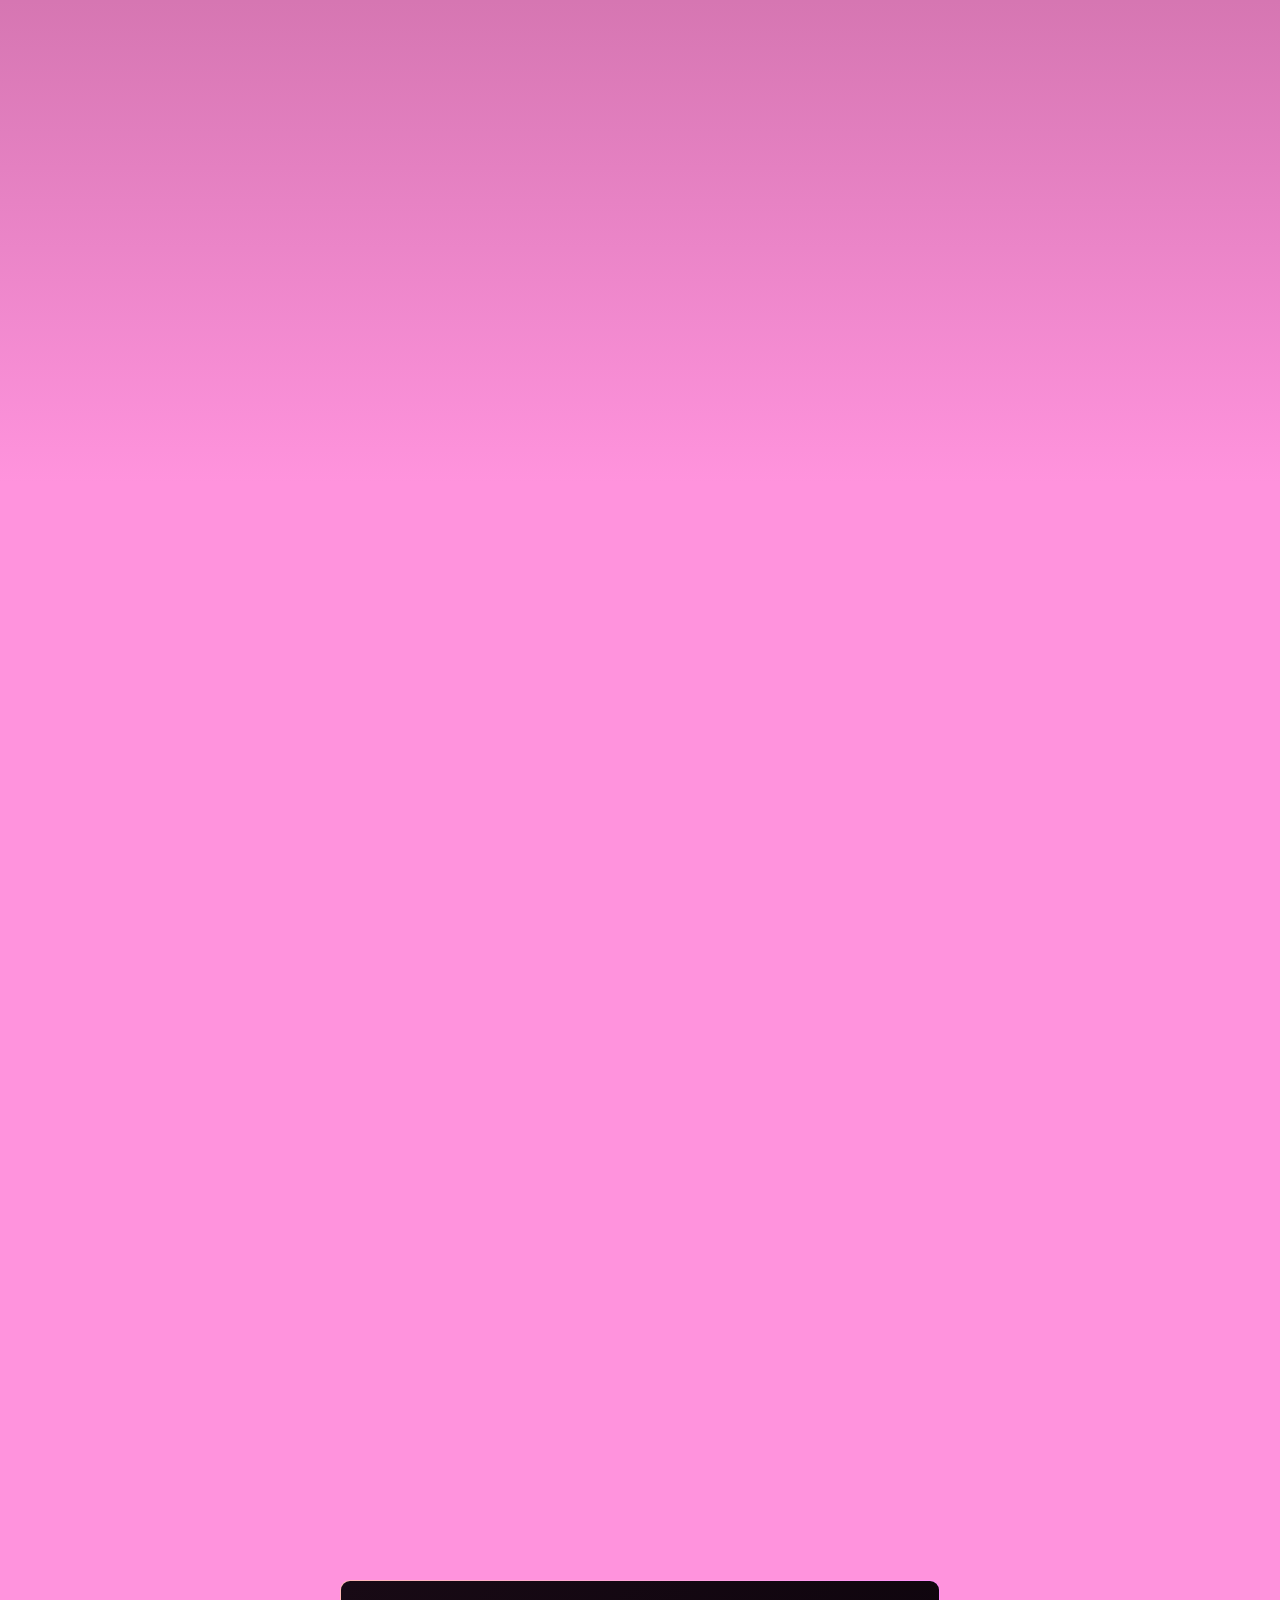
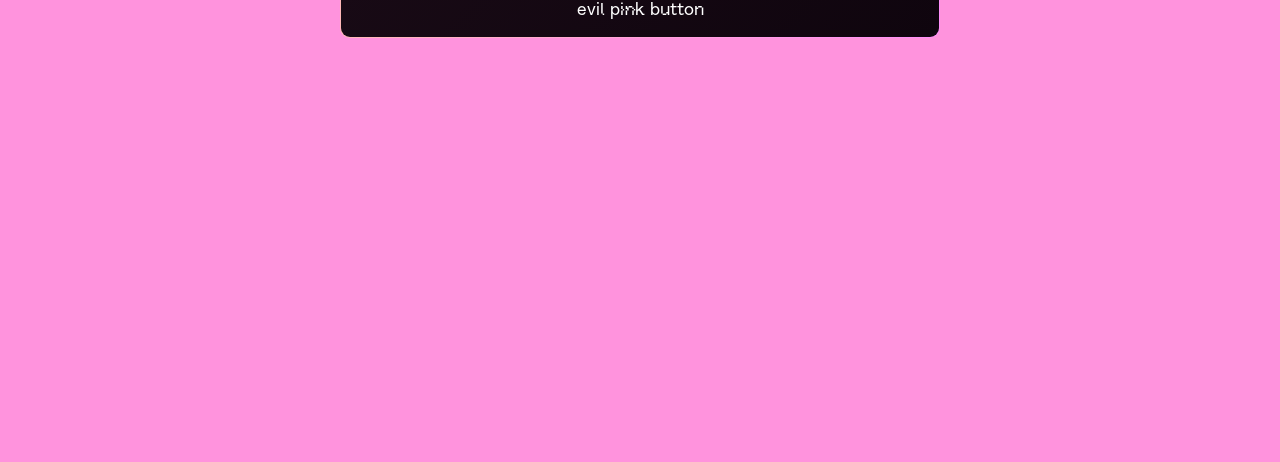
==== commit fdabd097: "changes again" ====
--- a/index.html
+++ b/index.html
@@ -39,16 +39,16 @@
 
     <div class="profile-panel">
         <div class="card">
-            <img src="assets/images/lewdai.png" alt="pfp">
+            <img src="assets/images/kinija.png" alt="pfp">
             <div class="card-content">
-                <h2 class="username">lewdai</h2>
+                <h2 class="username">kinija</h2>
                 <p>Lua, C++ & Rust Developer. Independant Security Researcher.</p>
             </div>
         </div>
         <div class="card-buttons">
             <a href="https://github.com/uzmirsta" class="card-btn">github</a>
-            <a href="https://kinija.org" class="card-btn">biolink</a>
-            <a href="https://matrix.to/#/@unfortunate:imagisphe.re" class="card-btn">Matrix</a>
+            <a href="https://kinija.org" class="card-btn">homesite</a>
+            <a href="https://matrix.to/#/@unfortunate:imagisphe.re" class="card-btn">matrix</a>
         </div>
     </div>
 
@@ -102,4 +102,4 @@
     </script>
 </body>
 
-</html>
+</html>
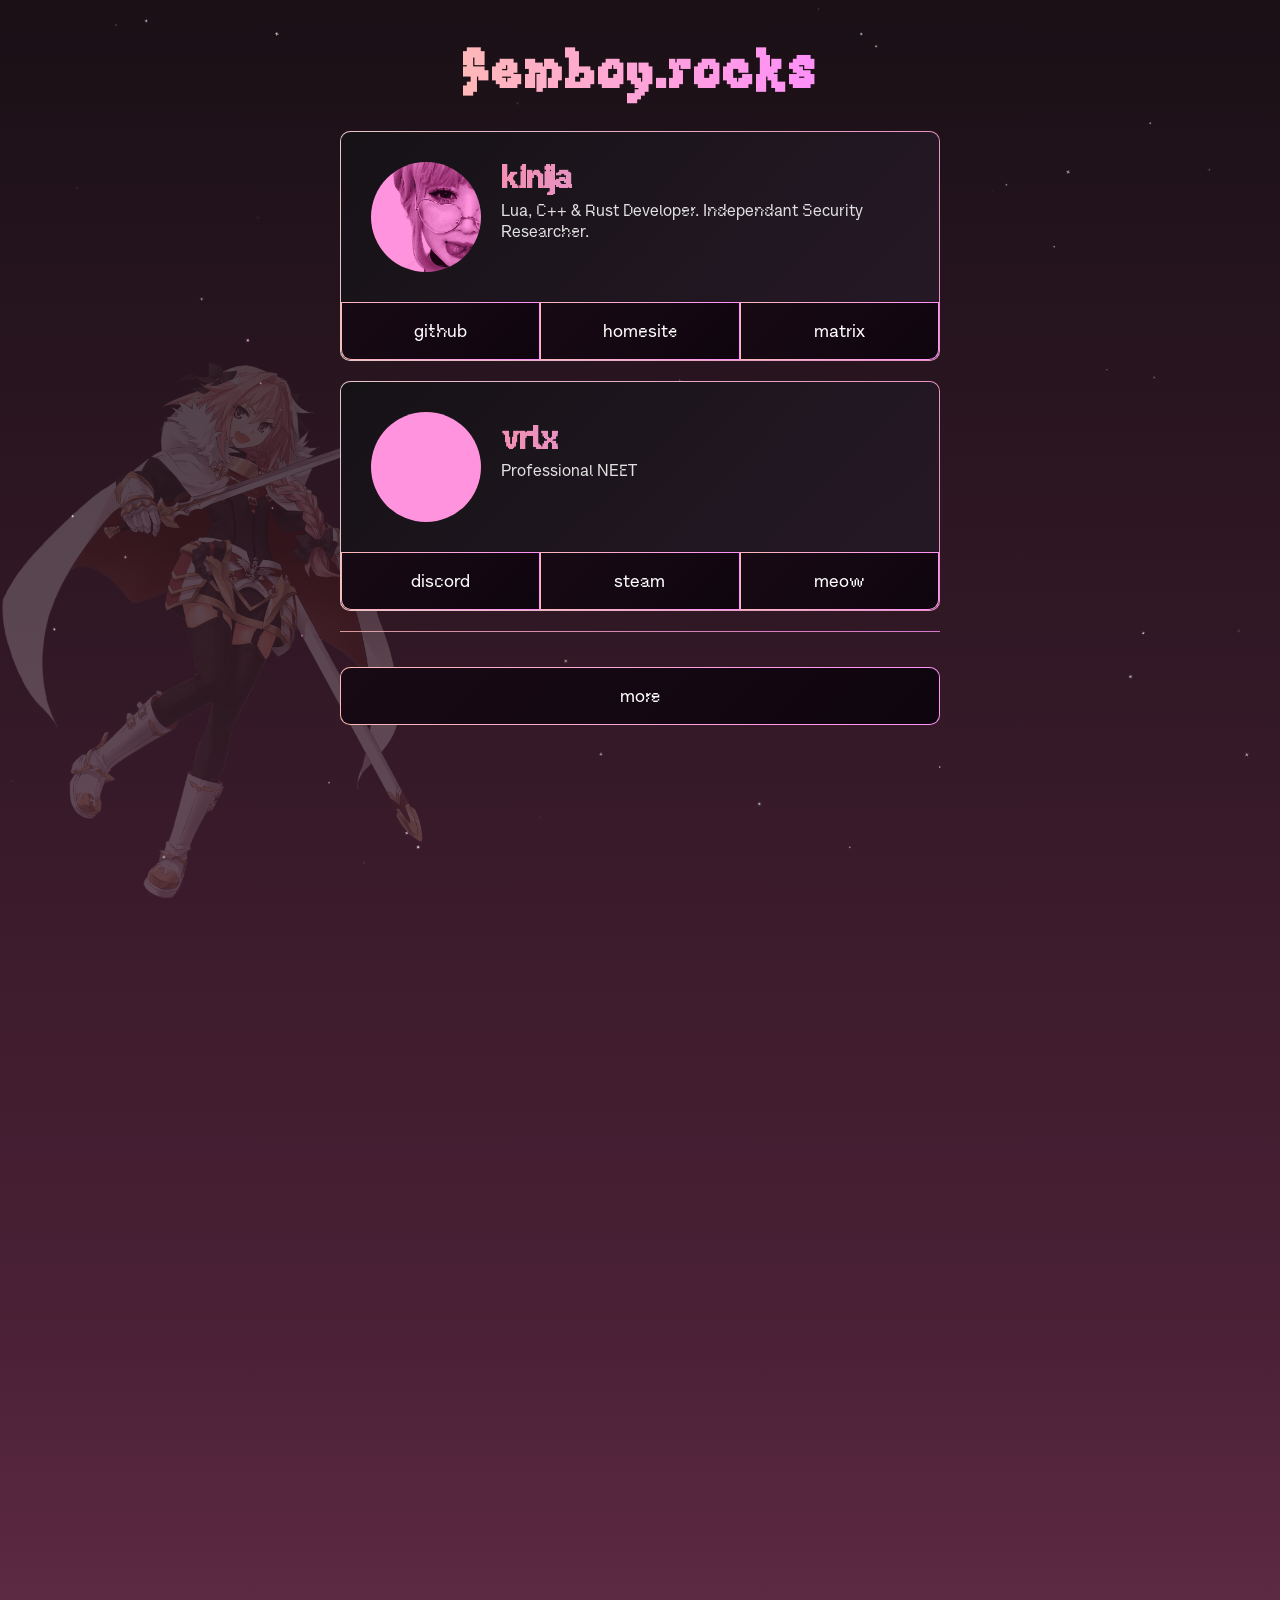
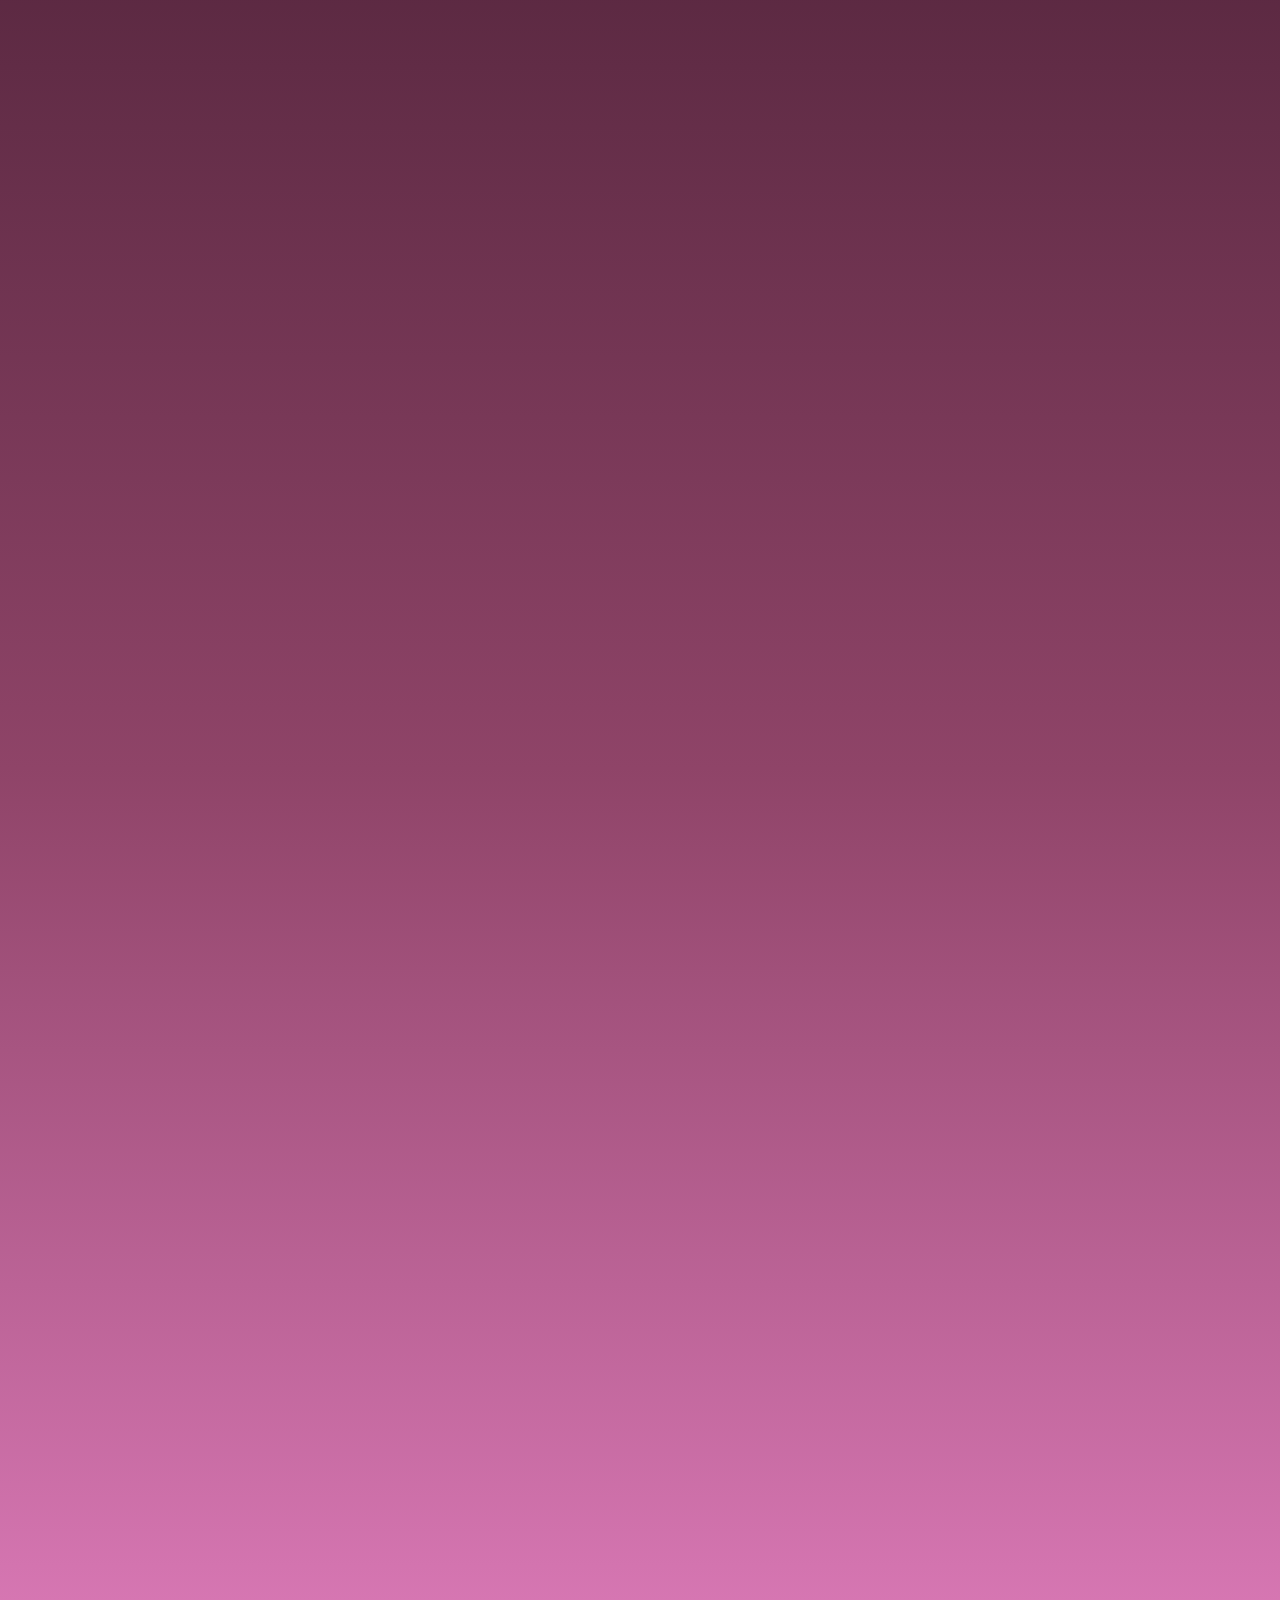
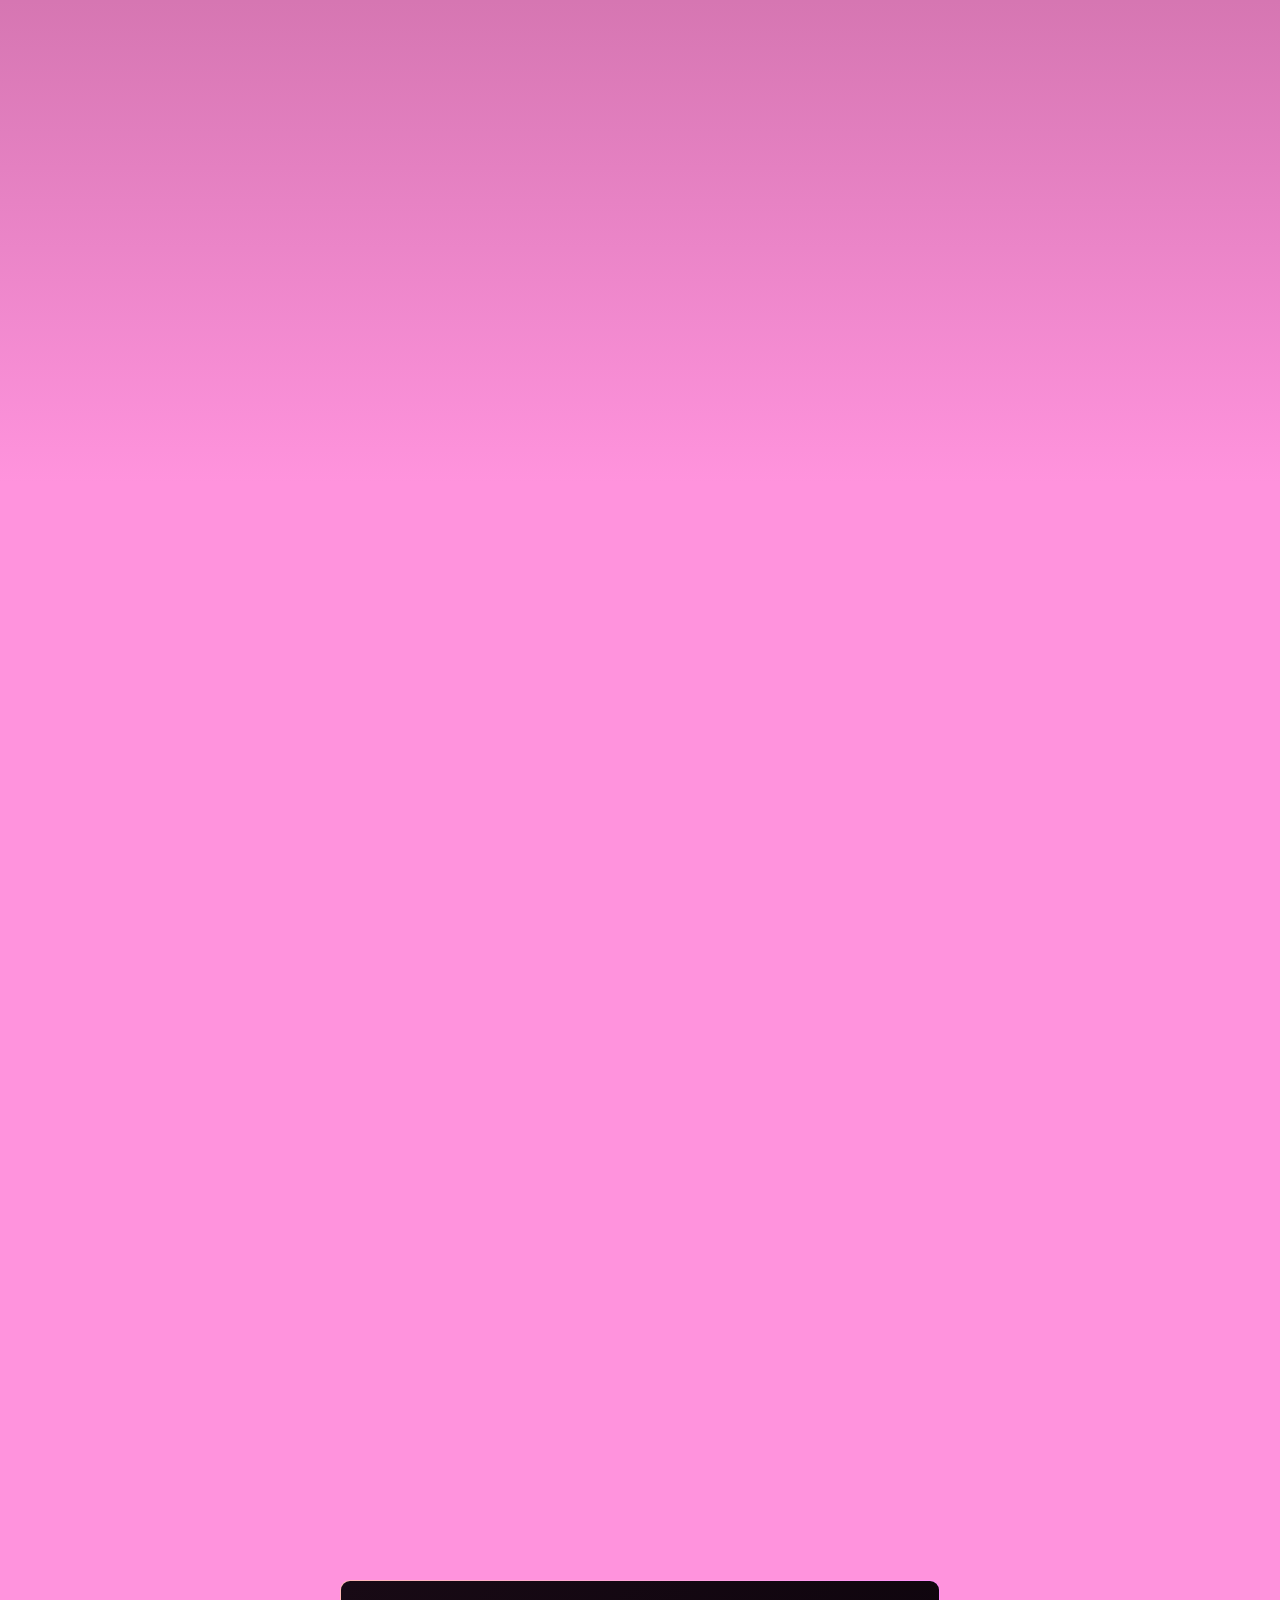
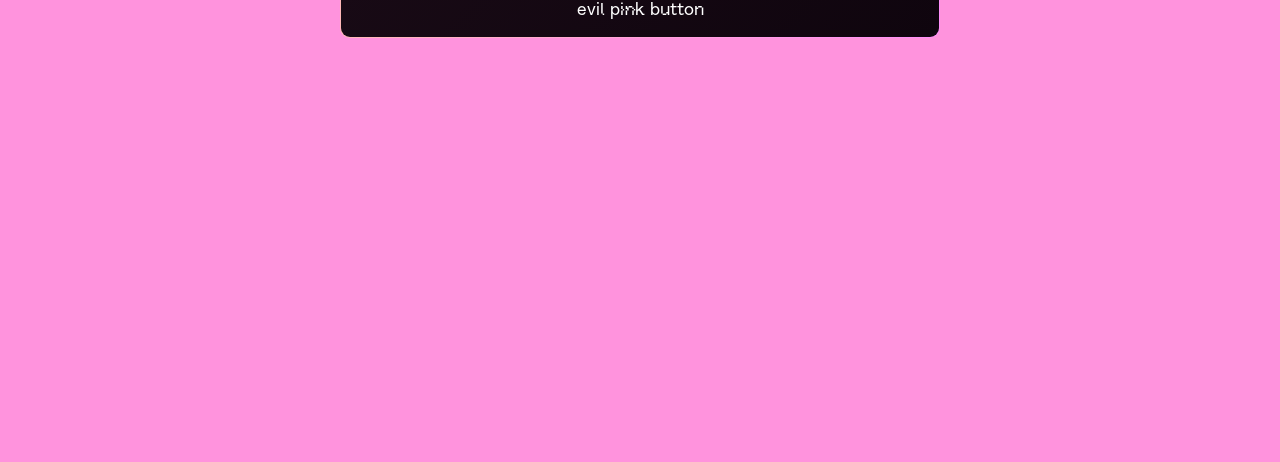
==== commit b0482f18: "changed h1 to kiwisoda on main page other pages unaffected, will change later, hard to do on mobile " ====
--- a/index.html
+++ b/index.html
@@ -34,7 +34,7 @@
 
     <img src="assets/images/astolfo.png" alt="Astolfo" class="bg-character-left">
     <div id="center">
-        <h1>femboy.rocks</h1>
+        <h1 style="font-family: KiwiSoda, ADAXI, sans-serif; font-size: clamp(2.2rem, 8.5vw, 3.8rem); letter-spacing: 2px;">femboy.rocks</h1>
     </div>
 
     <div class="profile-panel">
--- a/style.css
+++ b/style.css
@@ -8,6 +8,13 @@
 @font-face {
     font-family: alphalyrae;
     src: url('assets/alphalyrae.woff2');
+    font-weight: normal;
+    font-style: normal;
+}
+
+@font-face {
+    font-family: KiwiSoda;
+    src: url('assets/KiwiSoda.woff2') format('woff2');
     font-weight: normal;
     font-style: normal;
 }
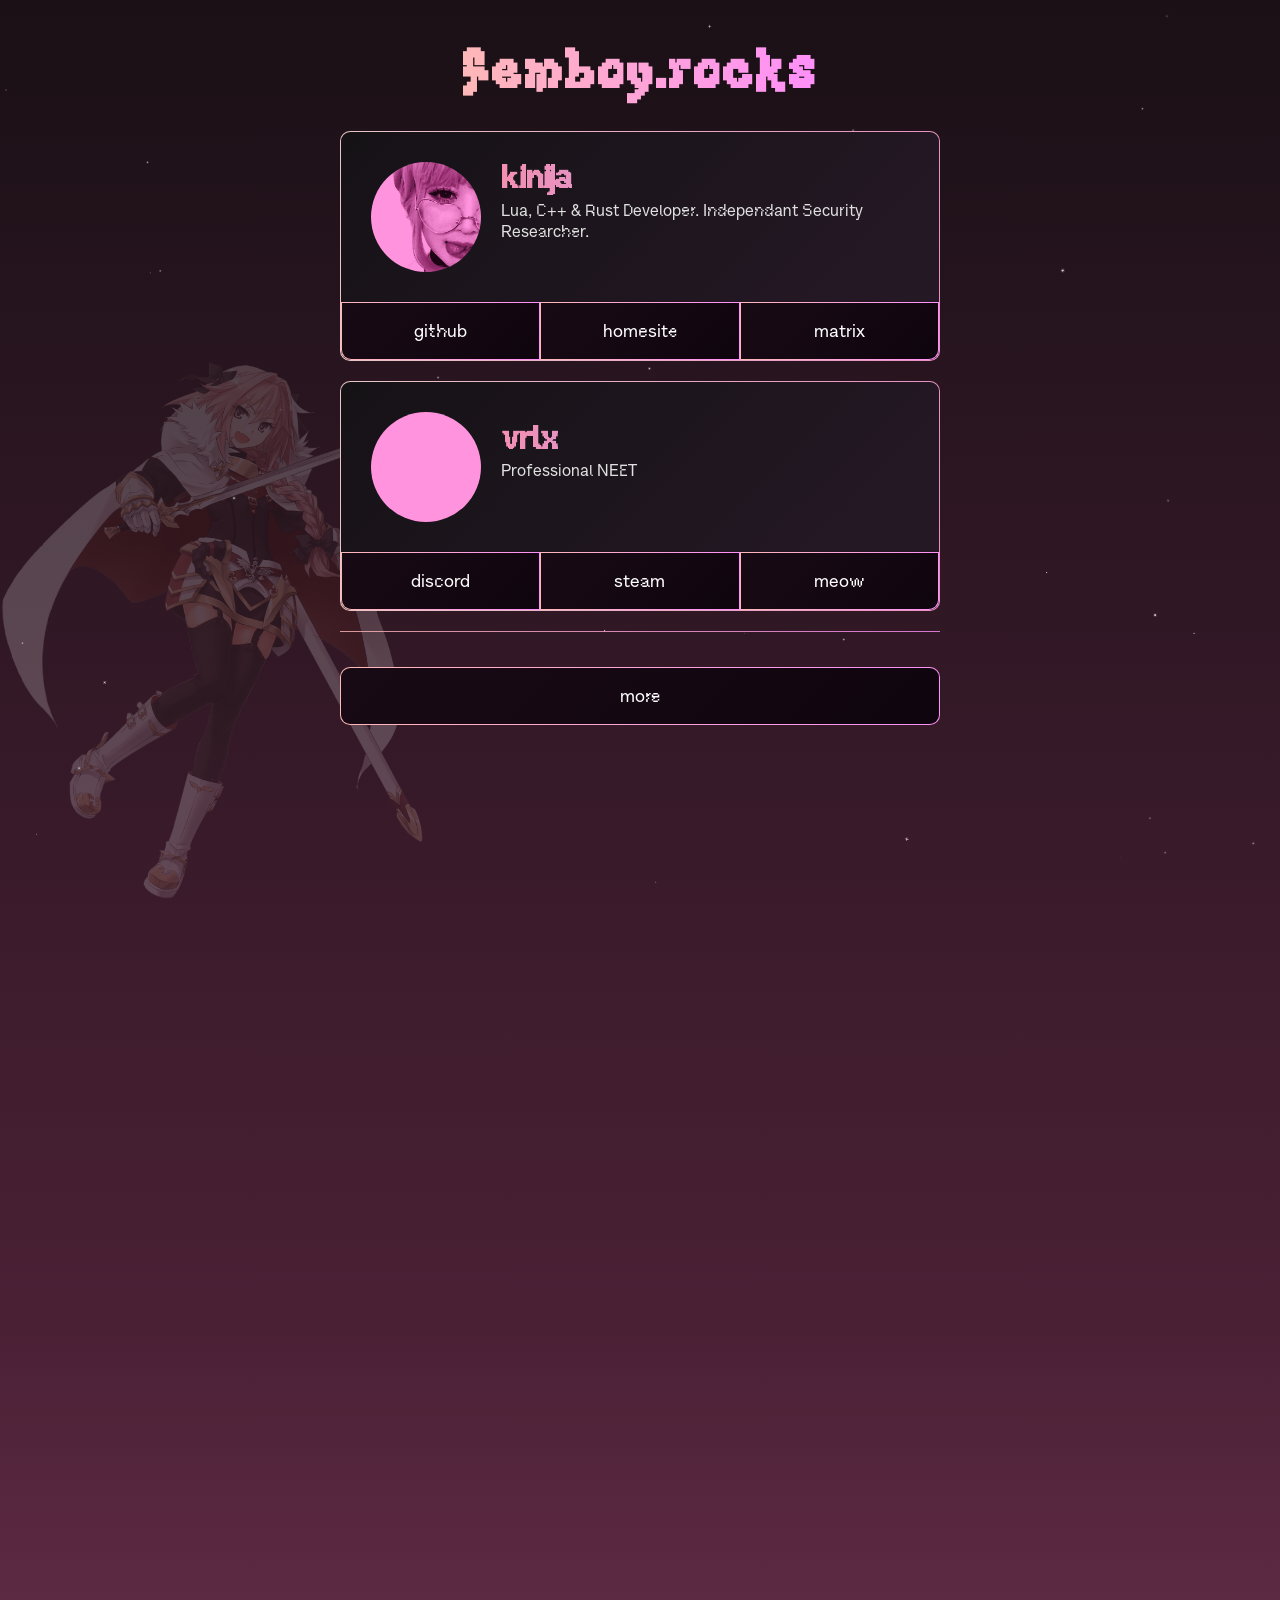
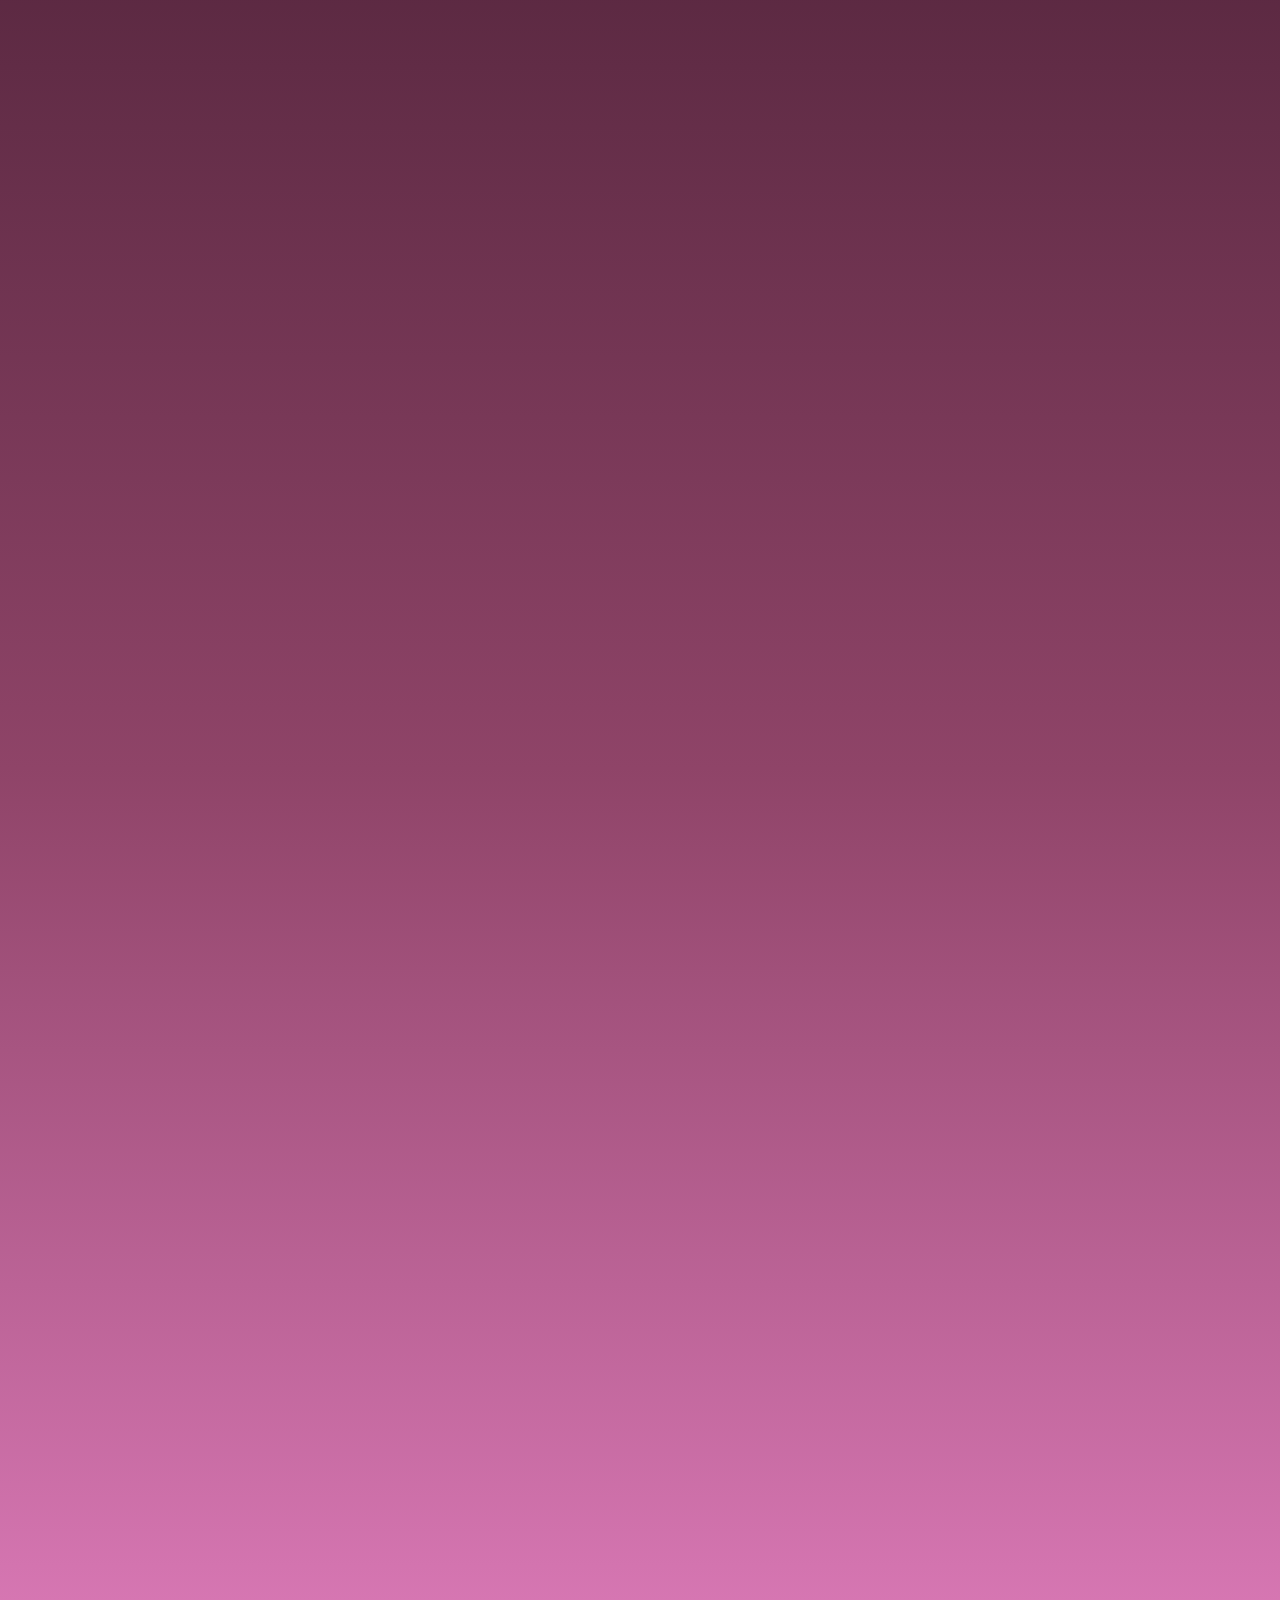
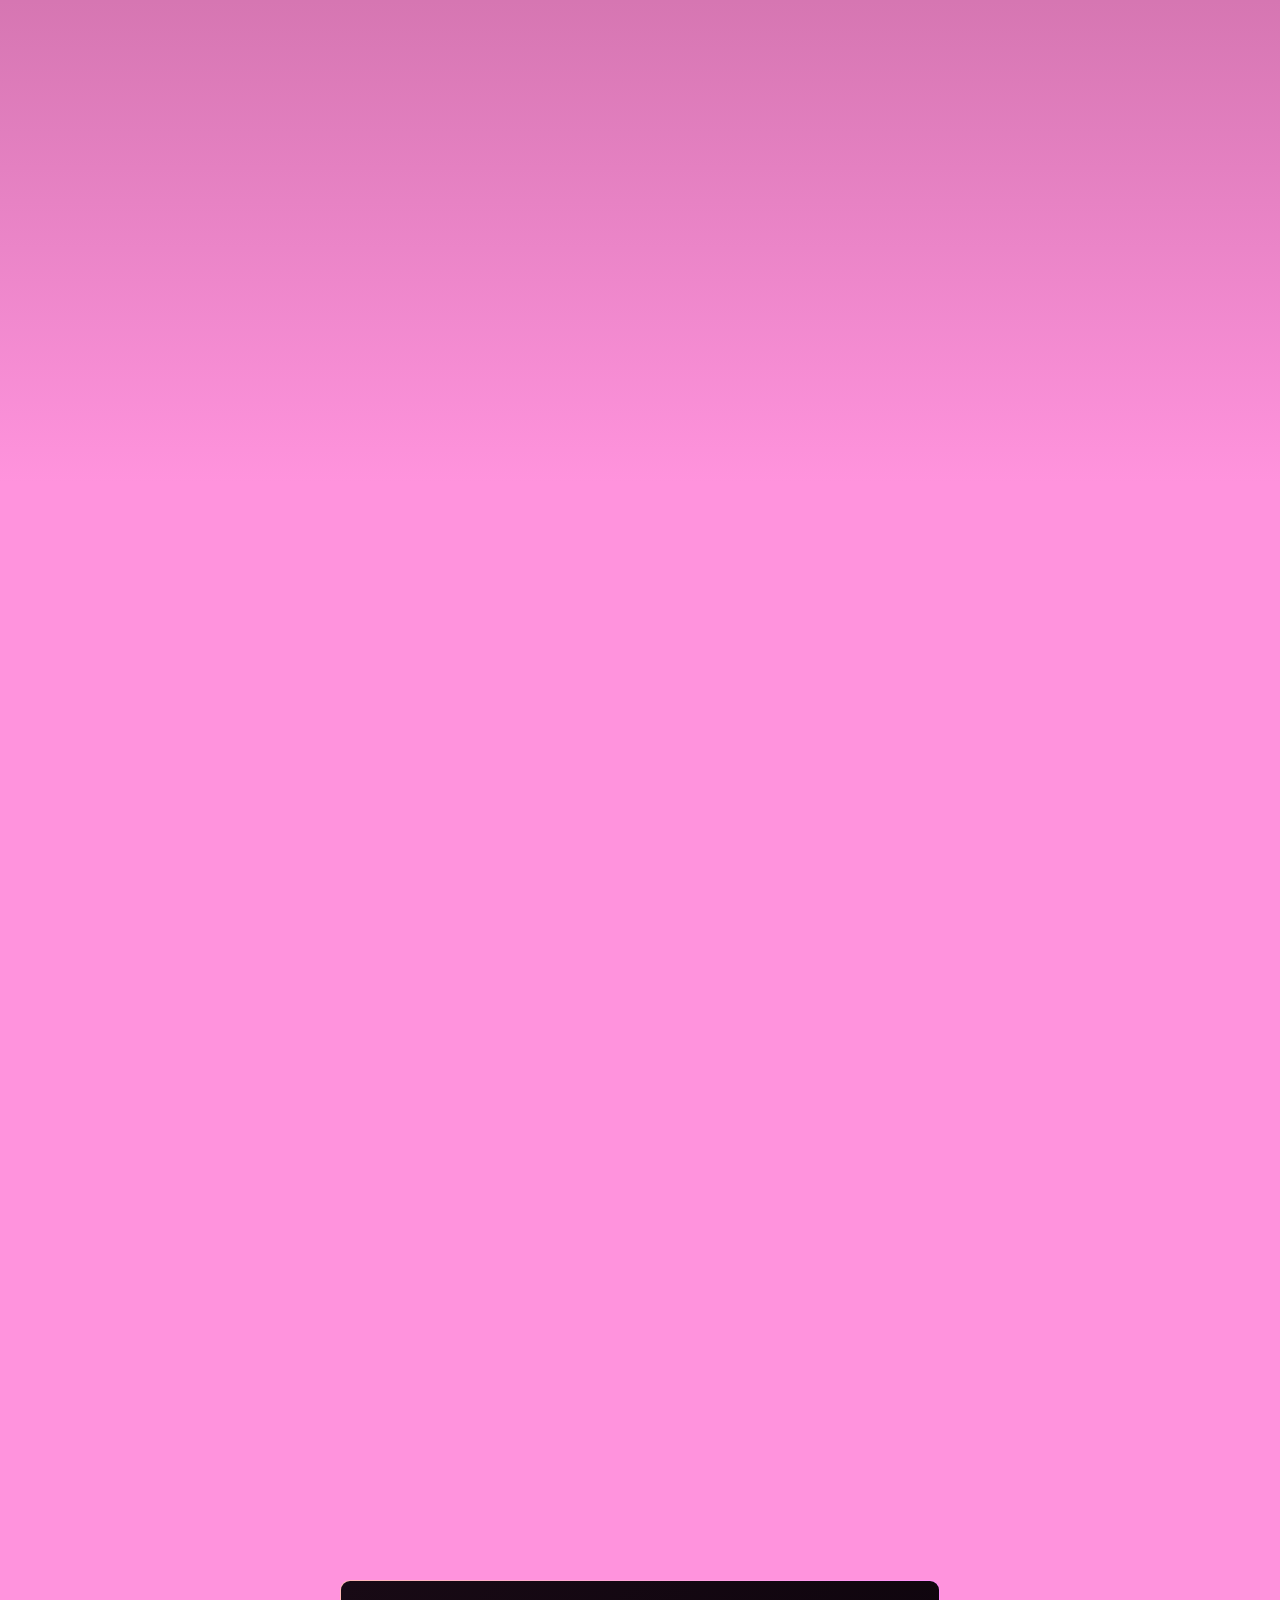
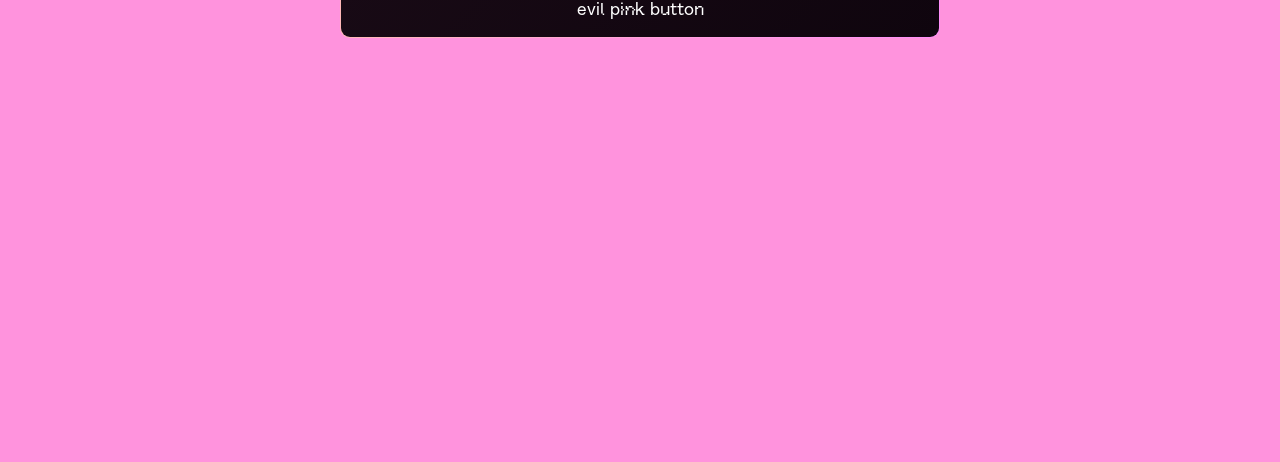
==== commit f19a2c09: "h1 fix for mobile" ====
--- a/index.html
+++ b/index.html
@@ -34,7 +34,7 @@
 
     <img src="assets/images/astolfo.png" alt="Astolfo" class="bg-character-left">
     <div id="center">
-        <h1 style="font-family: KiwiSoda, ADAXI, sans-serif; font-size: clamp(2.2rem, 8.5vw, 3.8rem); letter-spacing: 2px;">femboy.rocks</h1>
+        <h1 style="font-family: KiwiSoda, ADAXI, sans-serif; font-size: clamp(2.5rem, 13vw, 3.8rem); letter-spacing: 2px;">femboy.rocks</h1>
     </div>
 
     <div class="profile-panel">
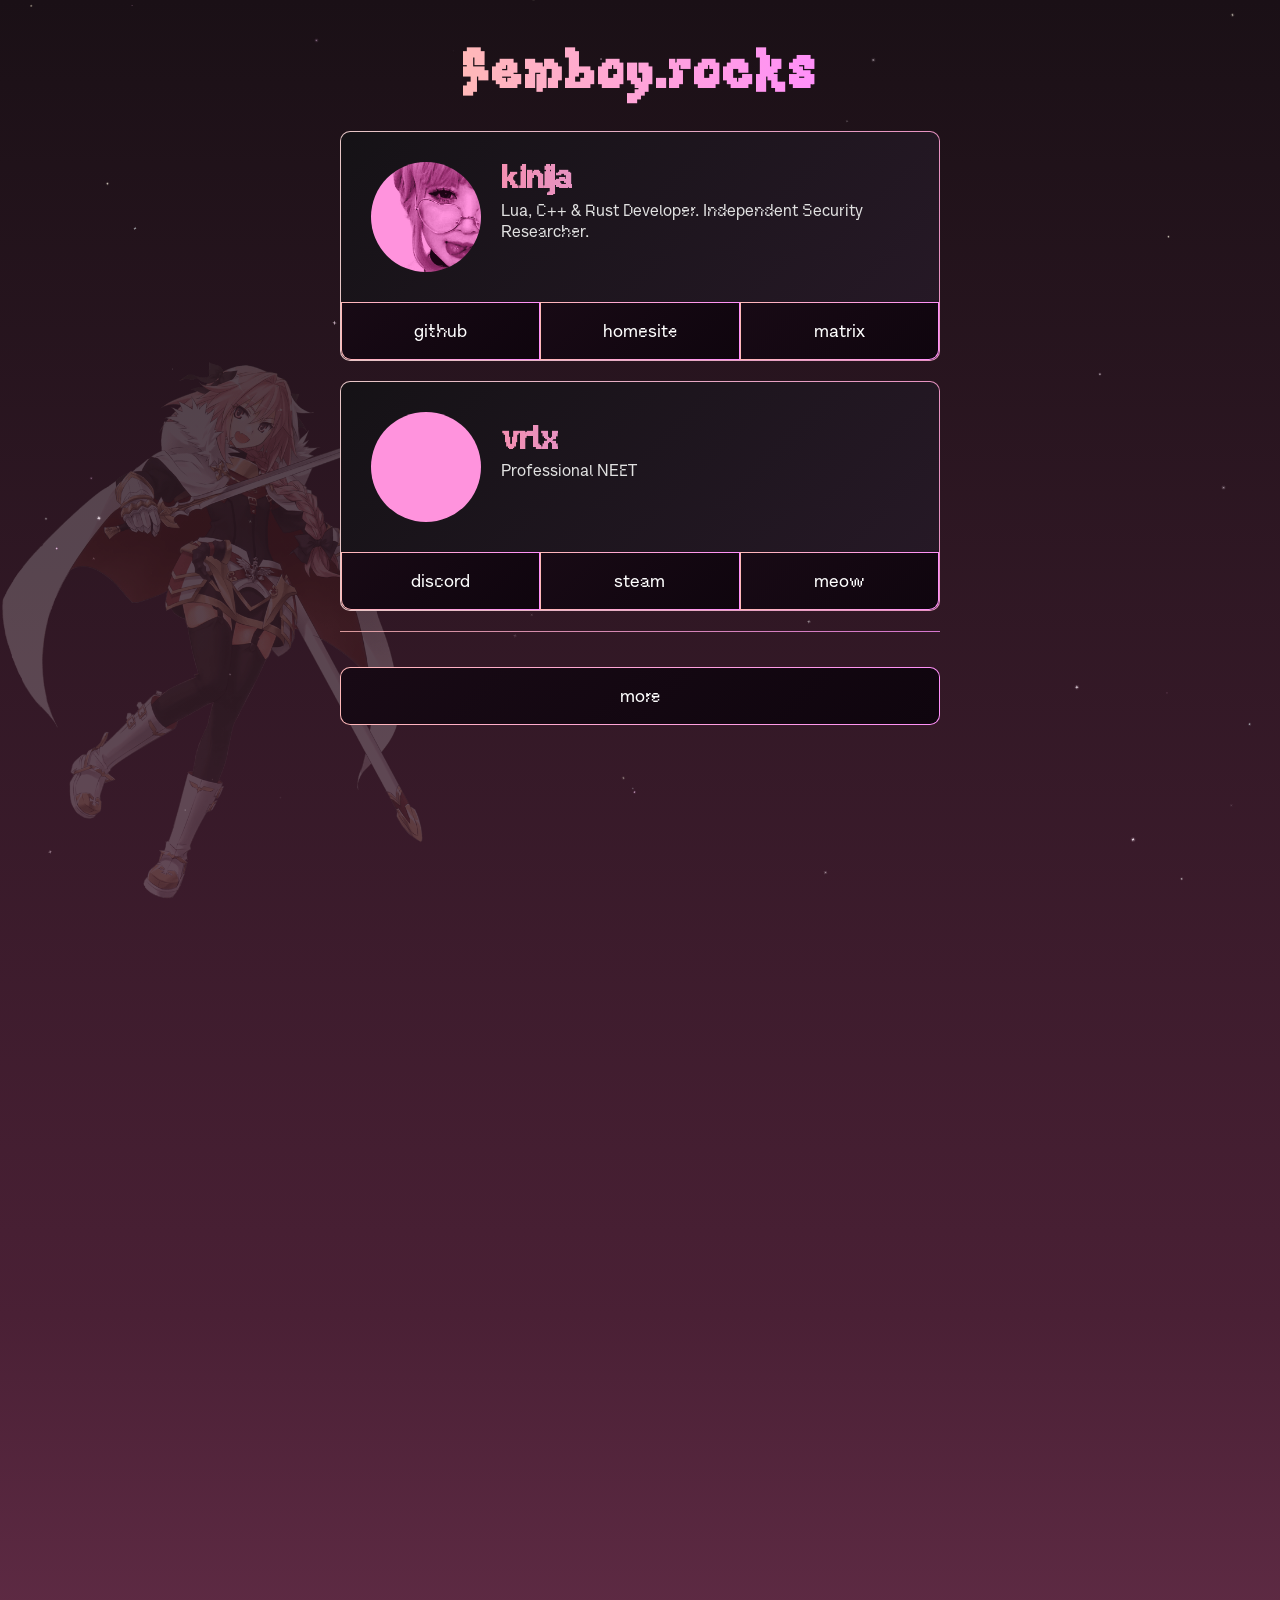
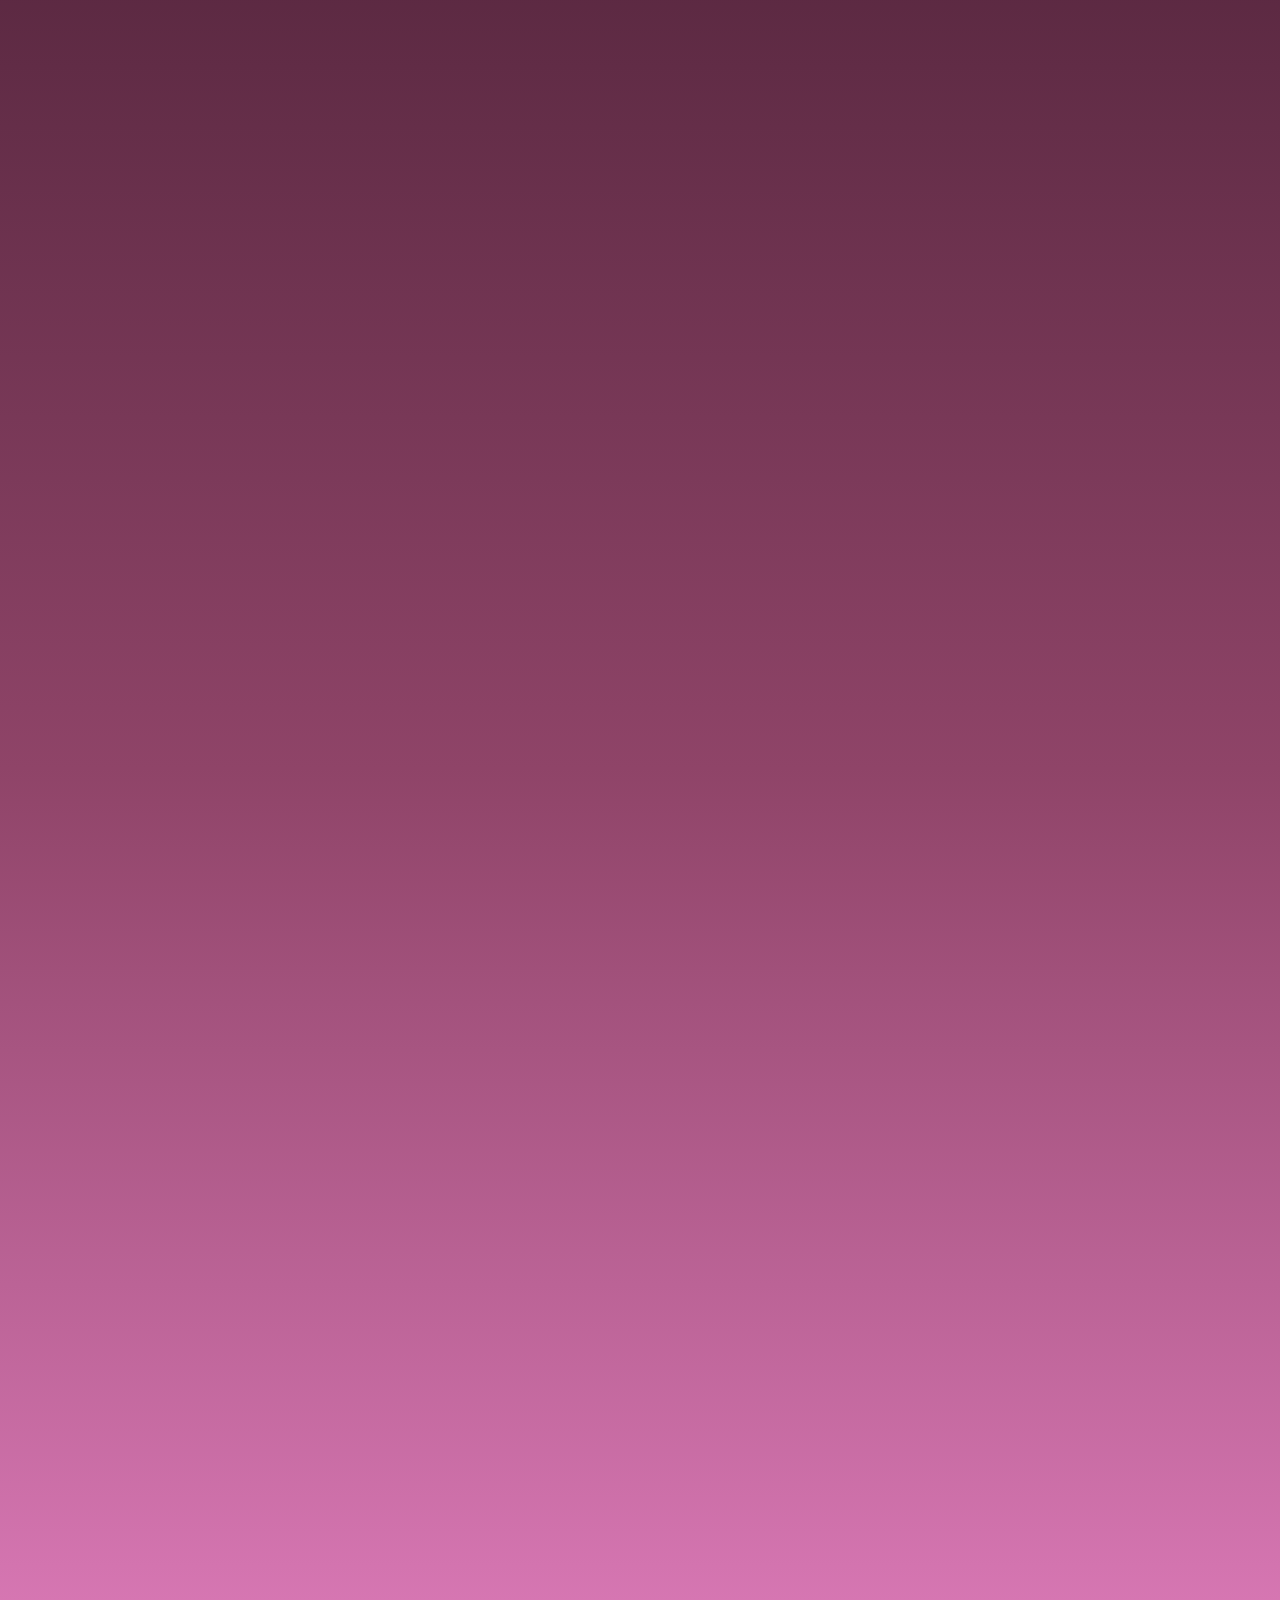
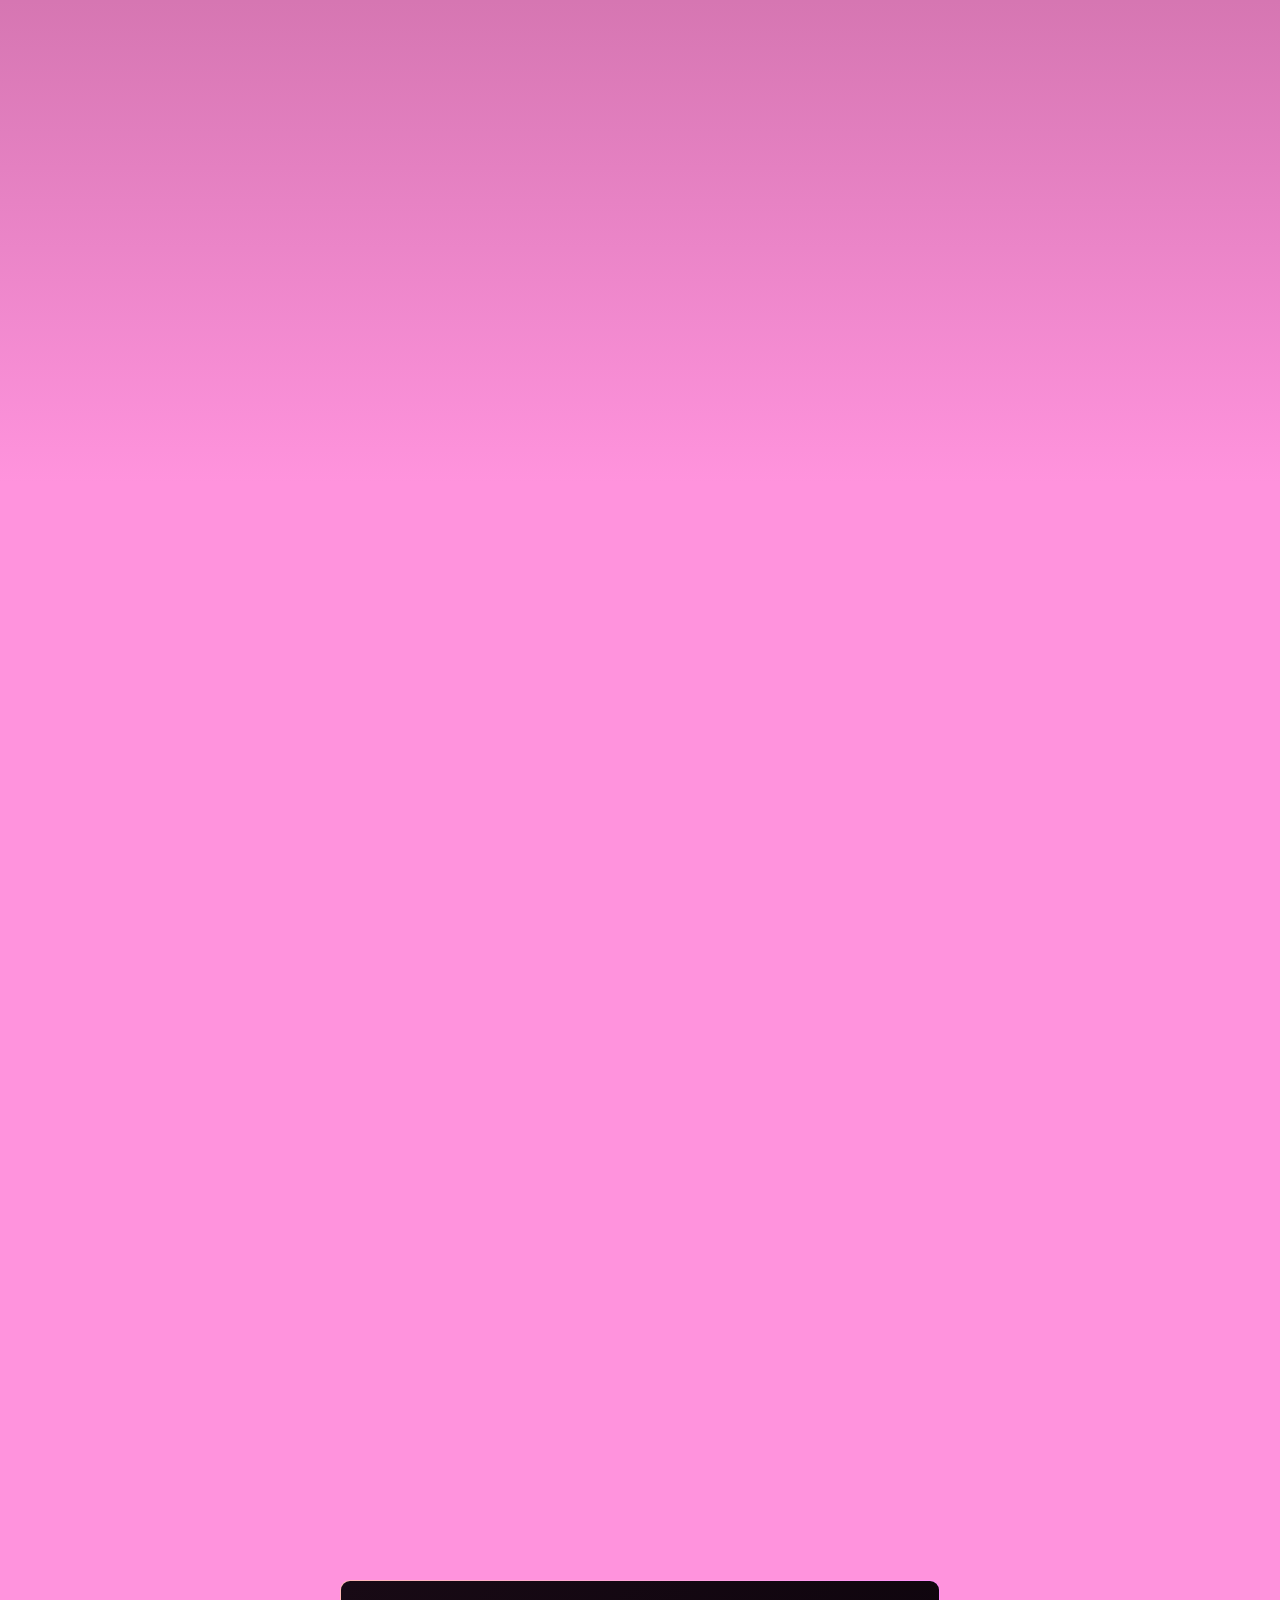
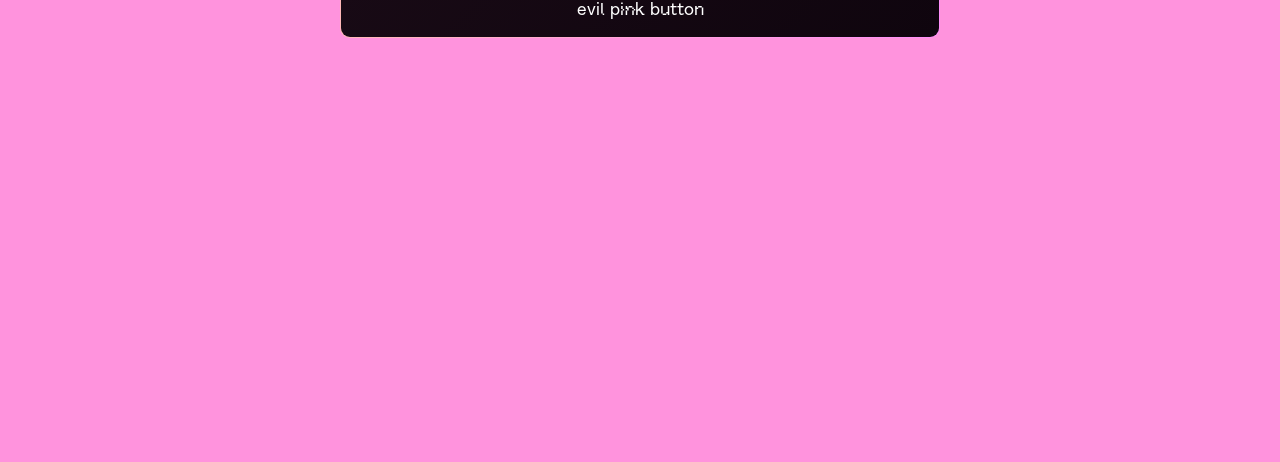
==== commit d08c843e: "typo.. heh.." ====
--- a/index.html
+++ b/index.html
@@ -42,7 +42,7 @@
             <img src="assets/images/kinija.png" alt="pfp">
             <div class="card-content">
                 <h2 class="username">kinija</h2>
-                <p>Lua, C++ & Rust Developer. Independant Security Researcher.</p>
+                <p>Lua, C++ & Rust Developer. Independent Security Researcher.</p>
             </div>
         </div>
         <div class="card-buttons">
